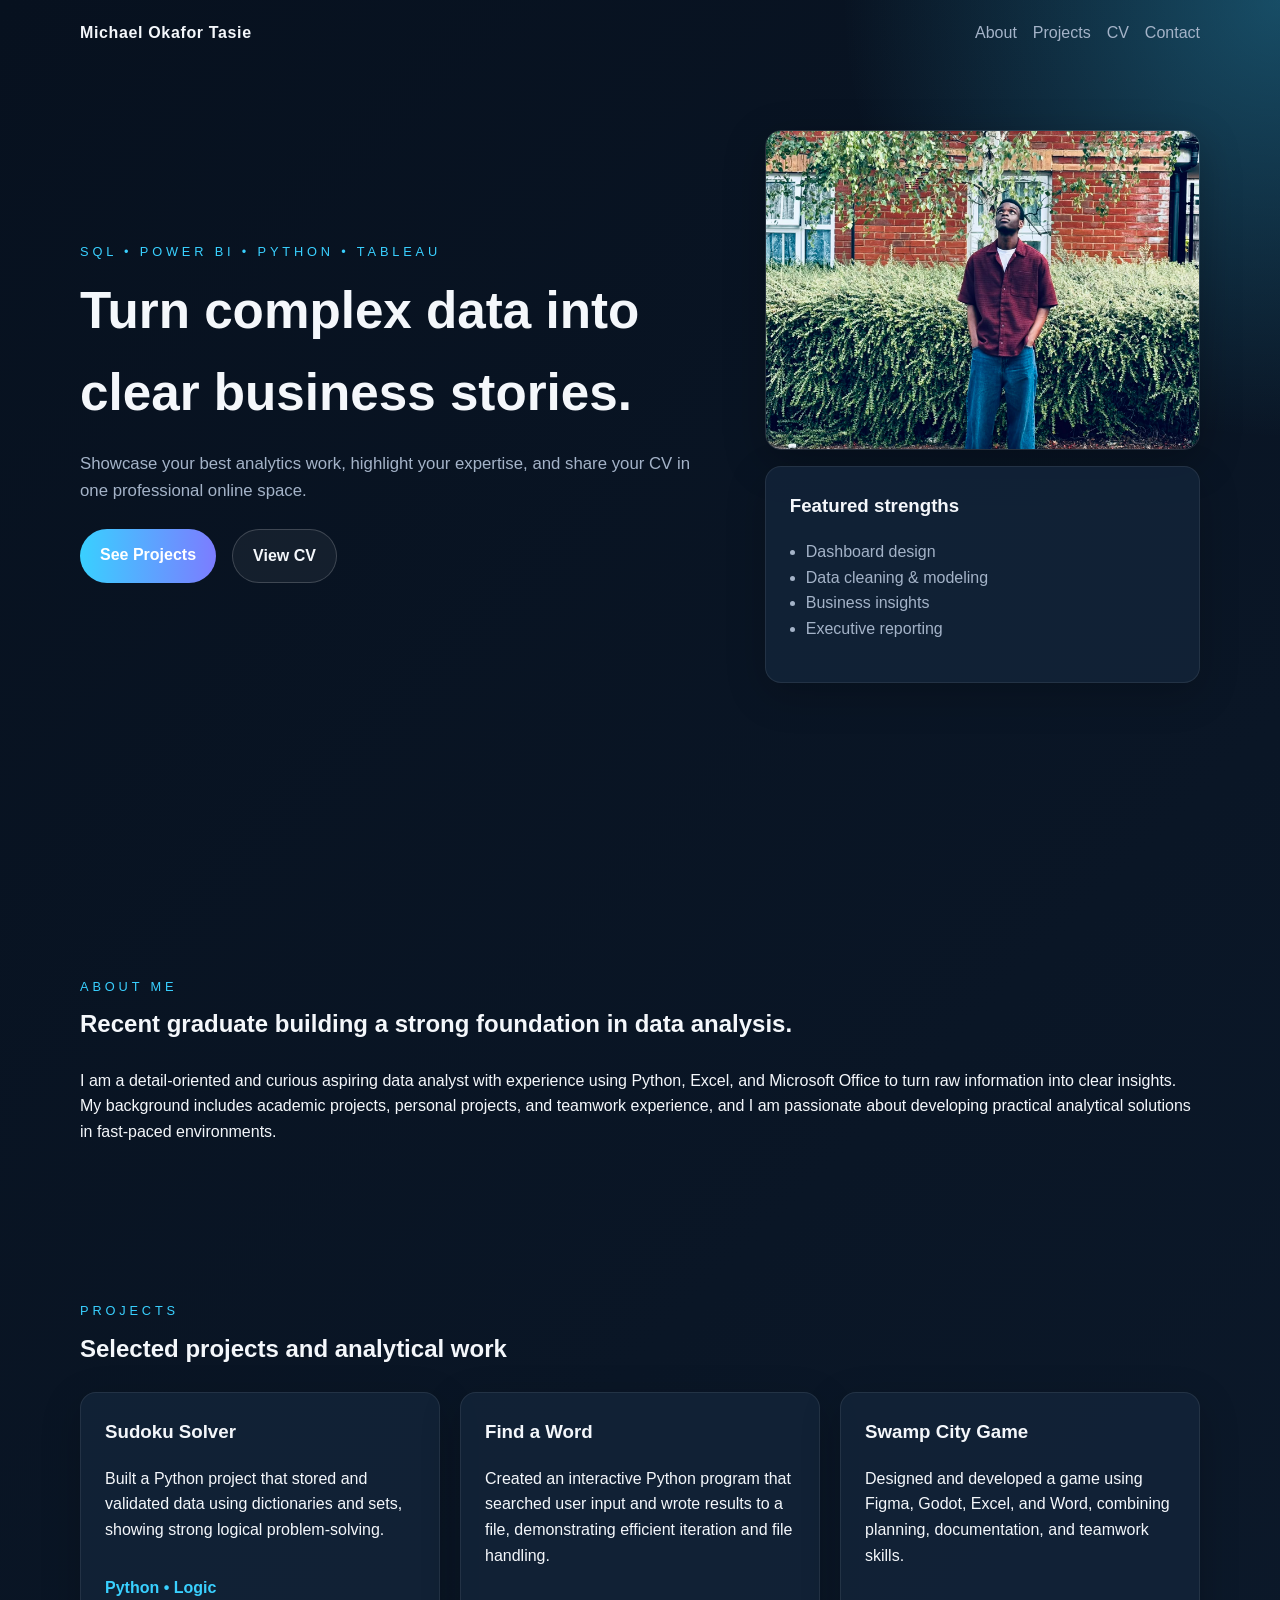
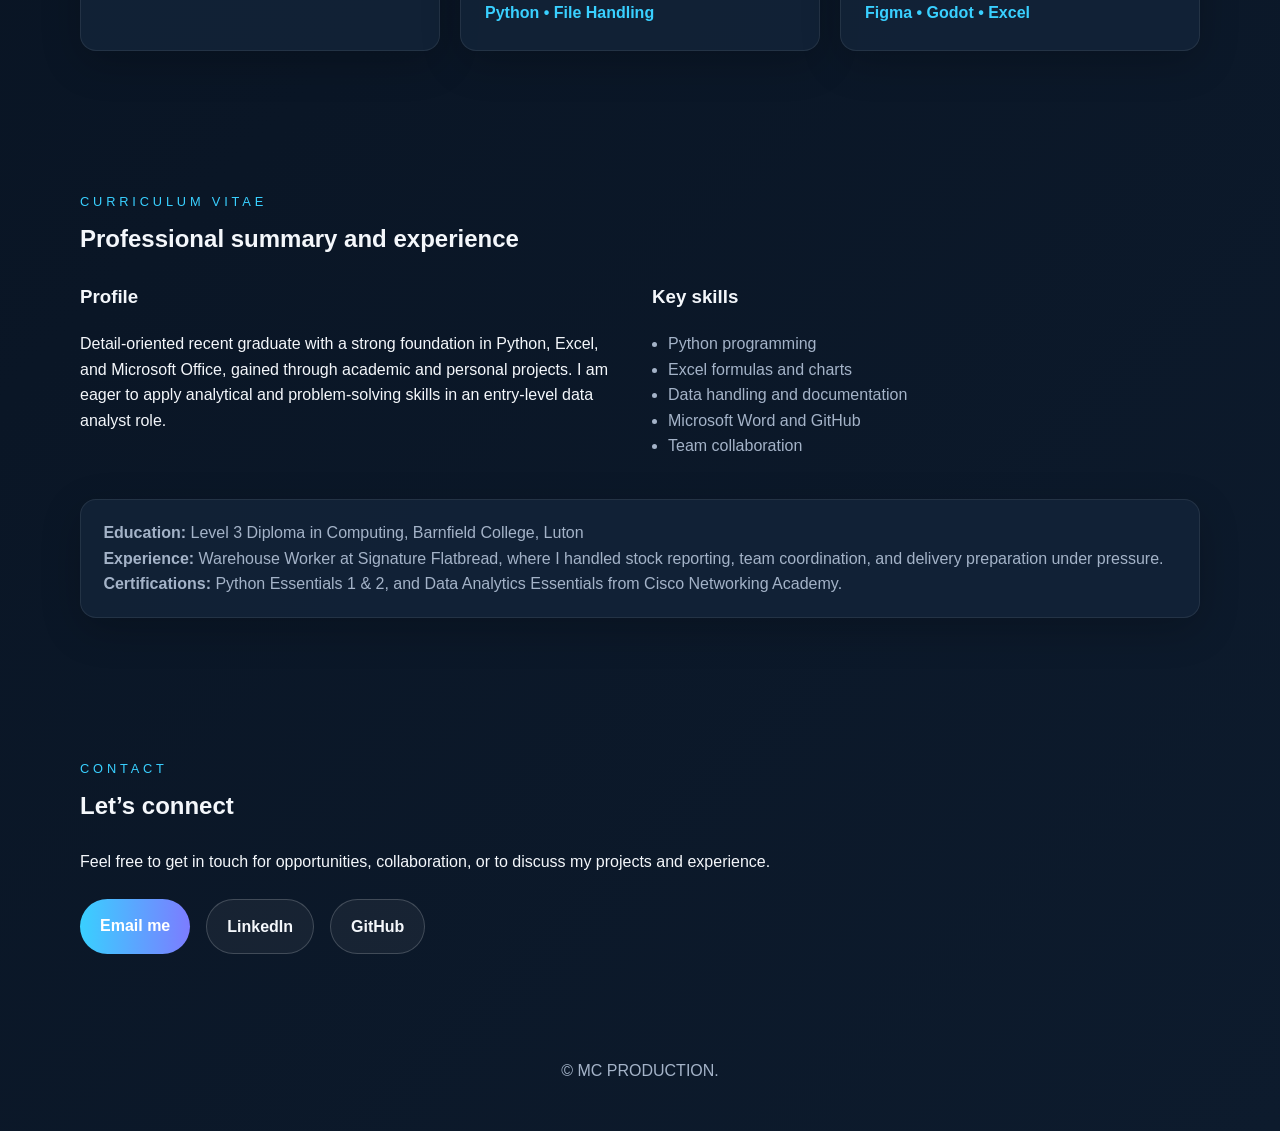
==== index.html @ 7f503a0d "Rename Home.html to index.html" ====
<!DOCTYPE html>
<html lang="en">
  <head>
    <meta charset="UTF-8" />
    <meta name="viewport" content="width=device-width, initial-scale=1.0" />
    <title>MC PRODUCTION</title>
    <meta
      name="description"
      content="A modern portfolio site for showcasing data analyst projects and your CV."
    />
    <link rel="stylesheet" href="styles.css" />
  </head>
  <body>
    <header class="hero">
      <nav class="nav container">
        <a class="brand" href="#top">Michael Okafor Tasie</a>
        <div class="nav-links">
          <a href="#about">About</a>
          <a href="#projects">Projects</a>
          <a href="#cv">CV</a>
          <a href="#contact">Contact</a>
        </div>
      </nav>

      <section class="hero-content container" id="top">
        <div>
          <p class="eyebrow">SQL • Power BI • Python • Tableau</p>
          <h1>Turn complex data into clear business stories.</h1>
          <p class="lead">
            Showcase your best analytics work, highlight your expertise, and share
            your CV in one professional online space.
          </p>
          <div class="actions">
            <a class="btn primary" href="#projects">See Projects</a>
            <a class="btn secondary" href="#cv">View CV</a>
          </div>
        </div>

        <div class="hero-visual">
          <img
            src="mybanner.jpeg"
            alt="Portrait of the data analyst"
          />
          <div class="hero-card">
            <h3>Featured strengths</h3>
            <ul>
              <li>Dashboard design</li>
              <li>Data cleaning & modeling</li>
              <li>Business insights</li>
              <li>Executive reporting</li>
            </ul>
          </div>
        </div>
      </section>
    </header>

    <main>
      <section class="section container" id="about">
        <div class="section-heading">
          <p class="eyebrow">About me</p>
          <h2>Recent graduate building a strong foundation in data analysis.</h2>
        </div>
        <p>
          I am a detail-oriented and curious aspiring data analyst with experience
          using Python, Excel, and Microsoft Office to turn raw information into
          clear insights. My background includes academic projects, personal
          projects, and teamwork experience, and I am passionate about developing
          practical analytical solutions in fast-paced environments.
        </p>
      </section>

      <section class="section container" id="projects">
        <div class="section-heading">
          <p class="eyebrow">Projects</p>
          <h2>Selected projects and analytical work</h2>
        </div>

        <div class="project-grid">
          <article class="card">
            <h3>Sudoku Solver</h3>
            <p>
              Built a Python project that stored and validated data using
              dictionaries and sets, showing strong logical problem-solving.
            </p>
            <span>Python • Logic</span>
          </article>

          <article class="card">
            <h3>Find a Word</h3>
            <p>
              Created an interactive Python program that searched user input and
              wrote results to a file, demonstrating efficient iteration and file
              handling.
            </p>
            <span>Python • File Handling</span>
          </article>

          <article class="card">
            <h3>Swamp City Game</h3>
            <p>
              Designed and developed a game using Figma, Godot, Excel, and Word,
              combining planning, documentation, and teamwork skills.
            </p>
            <span>Figma • Godot • Excel</span>
          </article>
        </div>
      </section>

      <section class="section container" id="cv">
        <div class="section-heading">
          <p class="eyebrow">Curriculum Vitae</p>
          <h2>Professional summary and experience</h2>
        </div>

        <div class="cv-layout">
          <div>
            <h3>Profile</h3>
            <p>
              Detail-oriented recent graduate with a strong foundation in Python,
              Excel, and Microsoft Office, gained through academic and personal
              projects. I am eager to apply analytical and problem-solving skills
              in an entry-level data analyst role.
            </p>
          </div>
          <div>
            <h3>Key skills</h3>
            <ul class="skills-list">
              <li>Python programming</li>
              <li>Excel formulas and charts</li>
              <li>Data handling and documentation</li>
              <li>Microsoft Word and GitHub</li>
              <li>Team collaboration</li>
            </ul>
          </div>
        </div>

        <div class="cv-note">
          <strong>Education:</strong> Level 3 Diploma in Computing, Barnfield
          College, Luton<br />
          <strong>Experience:</strong> Warehouse Worker at Signature Flatbread,
          where I handled stock reporting, team coordination, and delivery
          preparation under pressure.<br />
          <strong>Certifications:</strong> Python Essentials 1 & 2, and Data
          Analytics Essentials from Cisco Networking Academy.
        </div>
      </section>

      <section class="section container" id="contact">
        <div class="section-heading">
          <p class="eyebrow">Contact</p>
          <h2>Let’s connect</h2>
        </div>
        <p>
          Feel free to get in touch for opportunities, collaboration, or to discuss
          my projects and experience.
        </p>
        <div class="actions">
          <a class="btn primary" href="mailto:eme.okaforMichael@gmail.com">Email me</a>
          <a class="btn secondary" href="https://www.linkedin.com/in/michael-tasie" target="_blank" rel="noopener noreferrer">LinkedIn</a>
          <a class="btn secondary" href="https://github.com/gamathon340" target="_blank" rel="noopener noreferrer">GitHub</a>
        </div>
      </section>
    </main>

    <footer class="footer">
      <p>© <span id="year"></span> MC PRODUCTION.</p>
    </footer>

    <script src="script.js"></script>
  </body>
</html>
---- styles.css ----
:root {
  --bg: #07111f;
  --surface: #122338;
  --surface-2: #1f3652;
  --text: #f4f7fb;
  --muted: #a4b3c8;
  --accent: #39d0ff;
  --accent-2: #7c7cff;
}

* {
  box-sizing: border-box;
}

body {
  margin: 0;
  font-family: "Segoe UI", Tahoma, Geneva, Verdana, sans-serif;
  background: linear-gradient(135deg, var(--bg), #0d1b2d);
  color: var(--text);
  line-height: 1.6;
}

img {
  max-width: 100%;
}

.container {
  width: min(1120px, calc(100% - 2rem));
  margin: 0 auto;
}

.hero {
  min-height: 100vh;
  background: radial-gradient(circle at top right, rgba(57, 208, 255, 0.3), transparent 28%);
}

.nav {
  display: flex;
  justify-content: space-between;
  align-items: center;
  padding: 1.25rem 0;
}

.brand {
  color: var(--text);
  font-weight: 700;
  text-decoration: none;
  letter-spacing: 0.04em;
}

.nav-links {
  display: flex;
  gap: 1rem;
}

.nav-links a {
  color: var(--muted);
  text-decoration: none;
}

.nav-links a:hover {
  color: var(--text);
}

.hero-content {
  display: grid;
  grid-template-columns: 1.2fr 0.8fr;
  gap: 2rem;
  align-items: center;
  padding: 4rem 0 5rem;
}

.eyebrow {
  text-transform: uppercase;
  letter-spacing: 0.3em;
  font-size: 0.8rem;
  color: var(--accent);
  margin-bottom: 0.5rem;
}

h1,
h2,
h3 {
  margin-top: 0;
}

h1 {
  font-size: clamp(2rem, 4vw, 3.4rem);
  margin-bottom: 1rem;
}

.lead {
  font-size: 1.05rem;
  color: var(--muted);
  max-width: 640px;
}

.actions {
  display: flex;
  flex-wrap: wrap;
  gap: 1rem;
  margin-top: 1.5rem;
}

.btn {
  display: inline-block;
  padding: 0.85rem 1.25rem;
  border-radius: 999px;
  text-decoration: none;
  font-weight: 600;
}

.btn.primary {
  background: linear-gradient(90deg, var(--accent), var(--accent-2));
  color: white;
}

.btn.secondary {
  border: 1px solid rgba(255, 255, 255, 0.18);
  color: var(--text);
  background: rgba(255, 255, 255, 0.05);
}

.hero-card,
.card,
.cv-note {
  background: rgba(18, 35, 56, 0.9);
  border: 1px solid rgba(255, 255, 255, 0.08);
  border-radius: 1rem;
  box-shadow: 0 12px 40px rgba(0, 0, 0, 0.2);
}

.hero-visual {
  display: flex;
  flex-direction: column;
  gap: 1rem;
}

.hero-visual img {
  width: 100%;
  height: 320px;
  object-fit: cover;
  border-radius: 1rem;
  border: 1px solid rgba(255, 255, 255, 0.12);
  box-shadow: 0 12px 40px rgba(0, 0, 0, 0.25);
}

.hero-card {
  padding: 1.5rem;
}

.hero-card ul {
  padding-left: 1rem;
  color: var(--muted);
}

.section {
  padding: 4rem 0;
}

.section-heading {
  margin-bottom: 1.5rem;
}

.project-grid {
  display: grid;
  gap: 1.25rem;
  grid-template-columns: repeat(3, minmax(0, 1fr));
}

.card {
  padding: 1.5rem;
}

.card span {
  display: inline-block;
  margin-top: 1rem;
  color: var(--accent);
  font-weight: 600;
}

.cv-layout {
  display: grid;
  grid-template-columns: repeat(2, minmax(0, 1fr));
  gap: 1.5rem;
  margin-bottom: 1.5rem;
}

.skills-list {
  padding-left: 1rem;
  color: var(--muted);
}

.cv-note {
  padding: 1.25rem 1.4rem;
  color: var(--muted);
}

.footer {
  text-align: center;
  padding: 1.5rem 0 2rem;
  color: var(--muted);
}

@media (max-width: 800px) {
  .hero-content,
  .project-grid,
  .cv-layout {
    grid-template-columns: 1fr;
  }

  .nav {
    flex-direction: column;
    gap: 0.8rem;
  }
}
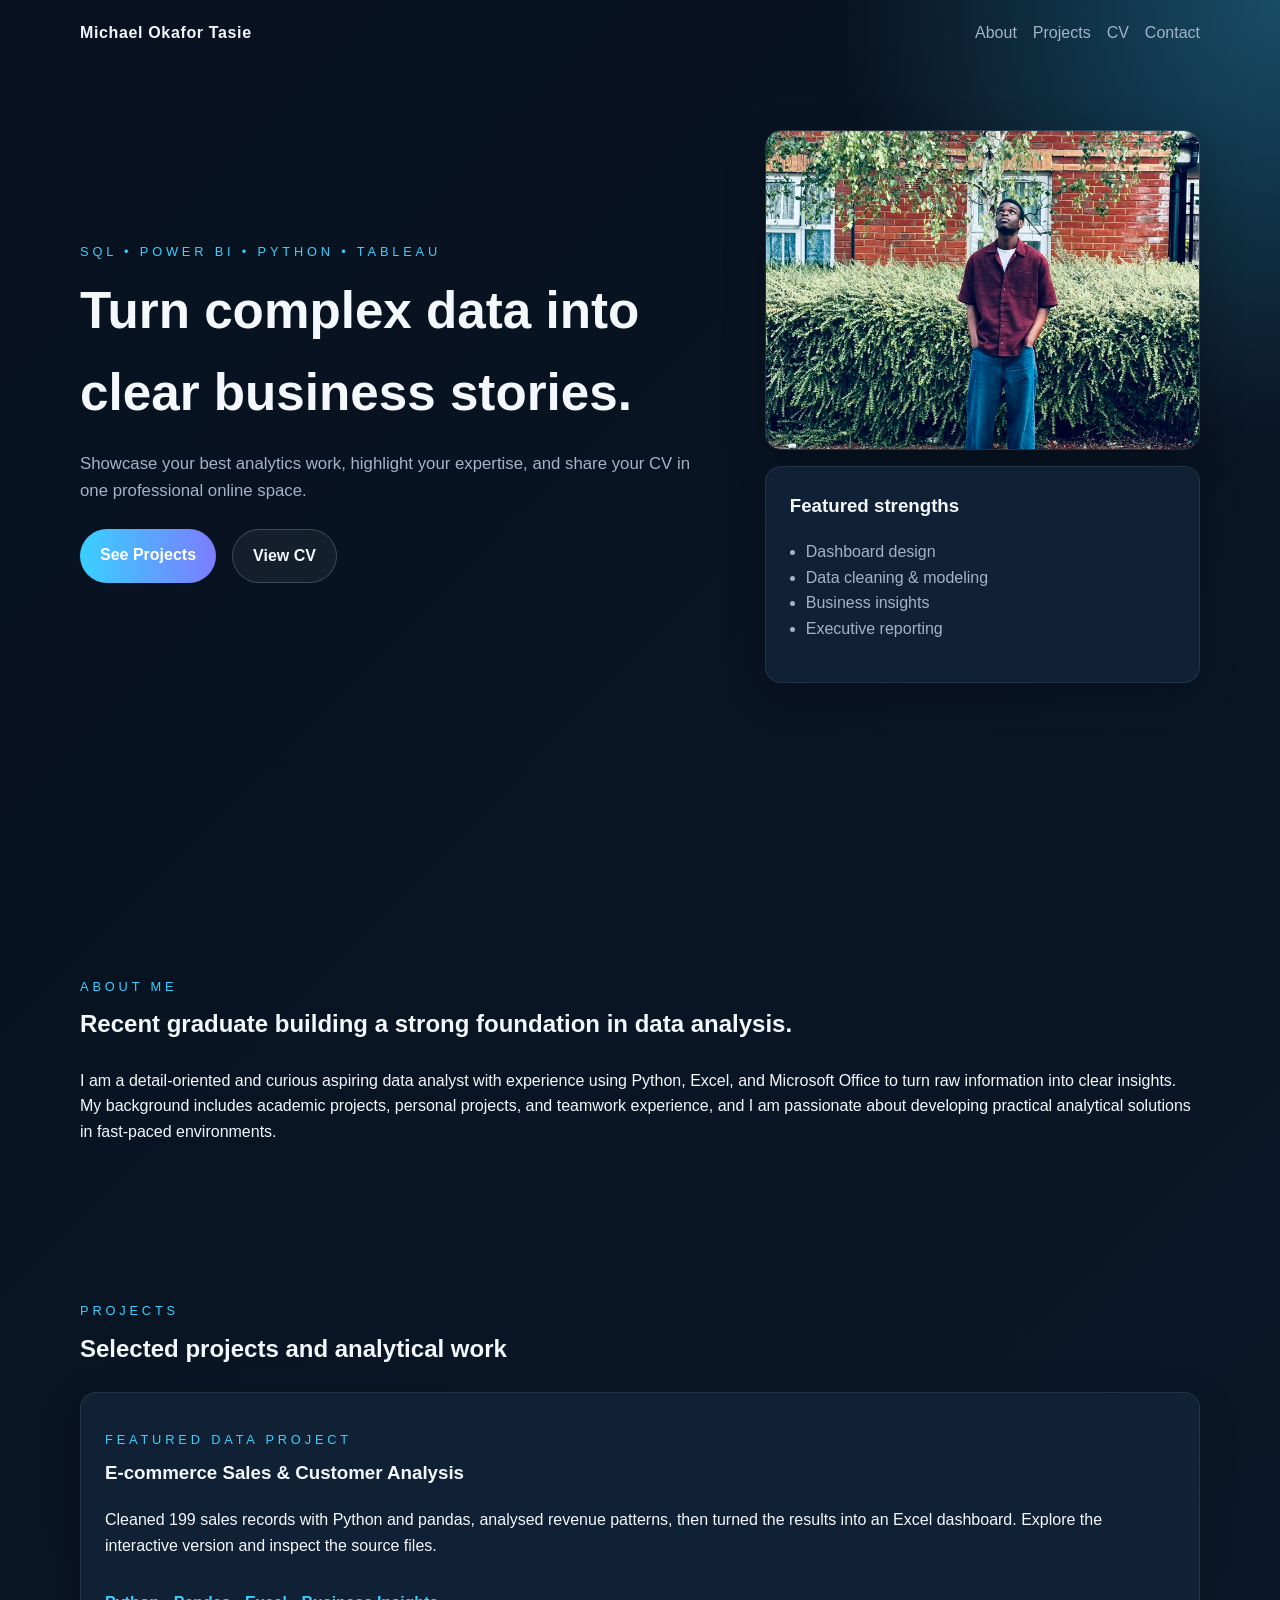
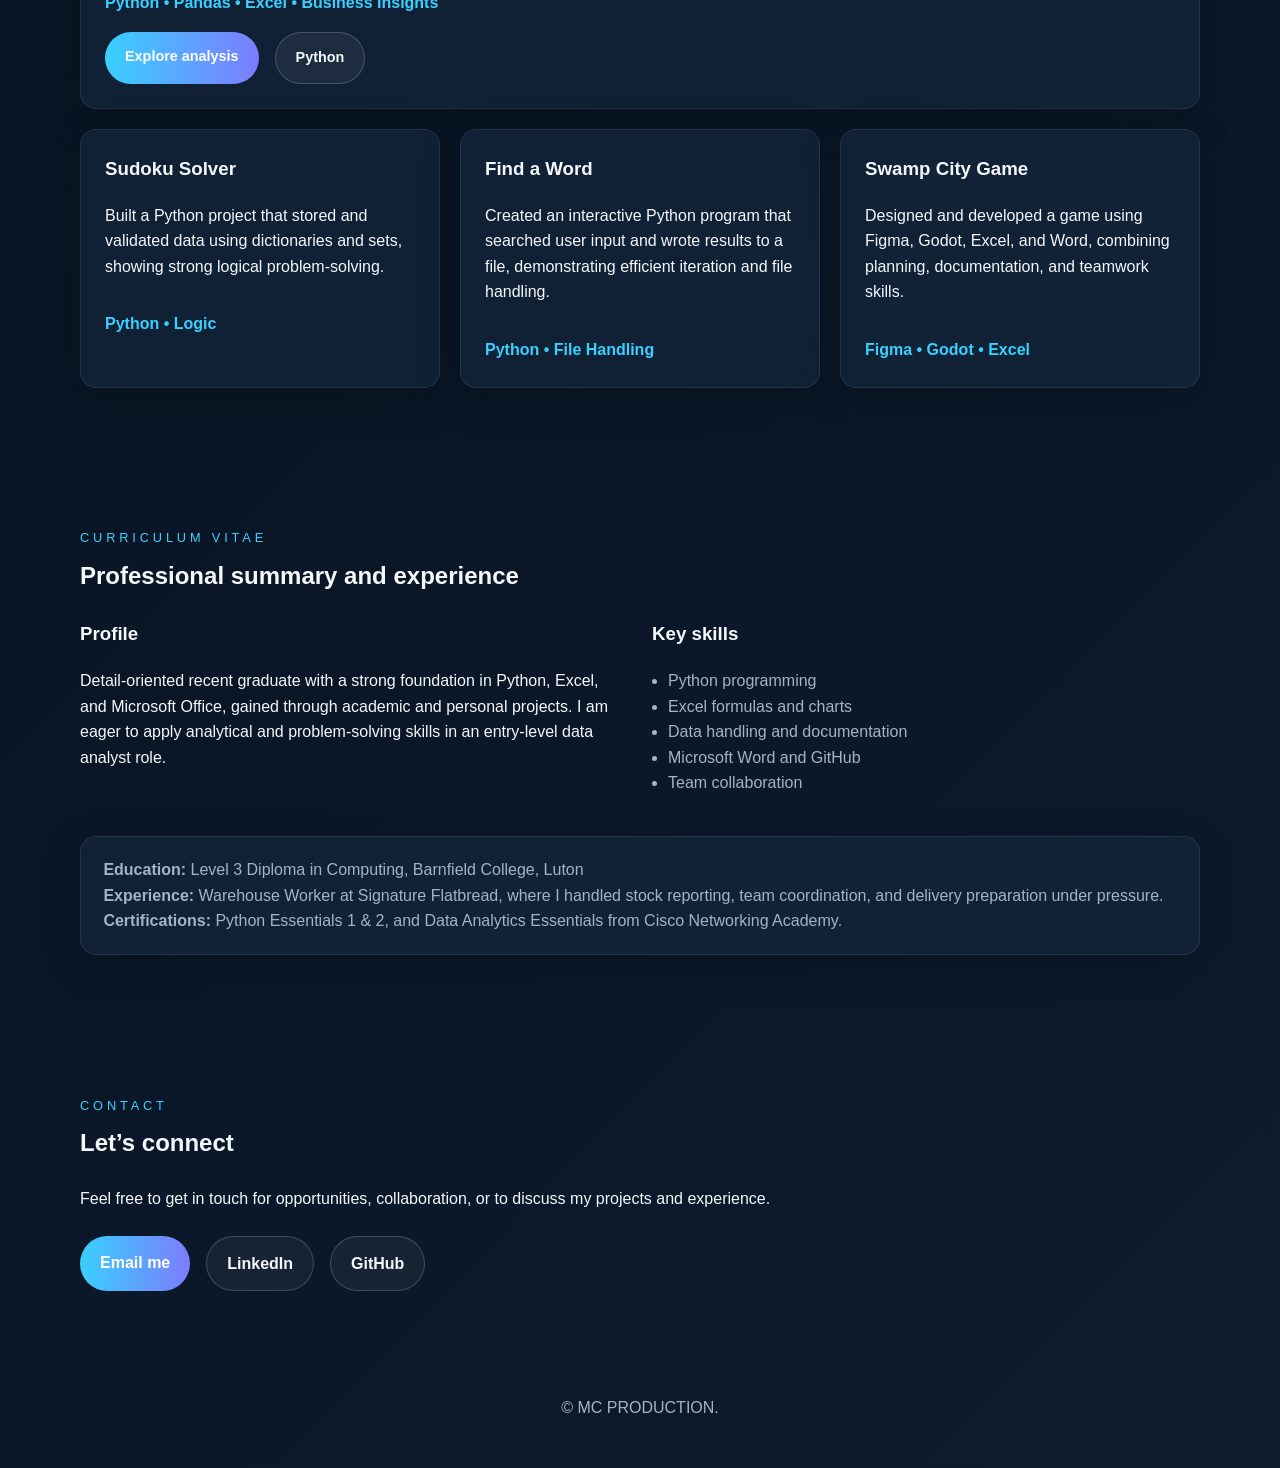
==== commit dc7594f5: "Add files via upload" ====
--- a/index.html
+++ b/index.html
@@ -1,171 +1,178 @@
-<!DOCTYPE html>
-<html lang="en">
-  <head>
-    <meta charset="UTF-8" />
-    <meta name="viewport" content="width=device-width, initial-scale=1.0" />
-    <title>MC PRODUCTION</title>
-    <meta
-      name="description"
-      content="A modern portfolio site for showcasing data analyst projects and your CV."
-    />
-    <link rel="stylesheet" href="styles.css" />
-  </head>
-  <body>
-    <header class="hero">
-      <nav class="nav container">
-        <a class="brand" href="#top">Michael Okafor Tasie</a>
-        <div class="nav-links">
-          <a href="#about">About</a>
-          <a href="#projects">Projects</a>
-          <a href="#cv">CV</a>
-          <a href="#contact">Contact</a>
-        </div>
-      </nav>
-
-      <section class="hero-content container" id="top">
-        <div>
-          <p class="eyebrow">SQL • Power BI • Python • Tableau</p>
-          <h1>Turn complex data into clear business stories.</h1>
-          <p class="lead">
-            Showcase your best analytics work, highlight your expertise, and share
-            your CV in one professional online space.
-          </p>
-          <div class="actions">
-            <a class="btn primary" href="#projects">See Projects</a>
-            <a class="btn secondary" href="#cv">View CV</a>
-          </div>
-        </div>
-
-        <div class="hero-visual">
-          <img
-            src="mybanner.jpeg"
-            alt="Portrait of the data analyst"
-          />
-          <div class="hero-card">
-            <h3>Featured strengths</h3>
-            <ul>
-              <li>Dashboard design</li>
-              <li>Data cleaning & modeling</li>
-              <li>Business insights</li>
-              <li>Executive reporting</li>
-            </ul>
-          </div>
-        </div>
-      </section>
-    </header>
-
-    <main>
-      <section class="section container" id="about">
-        <div class="section-heading">
-          <p class="eyebrow">About me</p>
-          <h2>Recent graduate building a strong foundation in data analysis.</h2>
-        </div>
-        <p>
-          I am a detail-oriented and curious aspiring data analyst with experience
-          using Python, Excel, and Microsoft Office to turn raw information into
-          clear insights. My background includes academic projects, personal
-          projects, and teamwork experience, and I am passionate about developing
-          practical analytical solutions in fast-paced environments.
-        </p>
-      </section>
-
-      <section class="section container" id="projects">
-        <div class="section-heading">
-          <p class="eyebrow">Projects</p>
-          <h2>Selected projects and analytical work</h2>
-        </div>
-
-        <div class="project-grid">
-          <article class="card">
-            <h3>Sudoku Solver</h3>
-            <p>
-              Built a Python project that stored and validated data using
-              dictionaries and sets, showing strong logical problem-solving.
-            </p>
-            <span>Python • Logic</span>
-          </article>
-
-          <article class="card">
-            <h3>Find a Word</h3>
-            <p>
-              Created an interactive Python program that searched user input and
-              wrote results to a file, demonstrating efficient iteration and file
-              handling.
-            </p>
-            <span>Python • File Handling</span>
-          </article>
-
-          <article class="card">
-            <h3>Swamp City Game</h3>
-            <p>
-              Designed and developed a game using Figma, Godot, Excel, and Word,
-              combining planning, documentation, and teamwork skills.
-            </p>
-            <span>Figma • Godot • Excel</span>
-          </article>
-        </div>
-      </section>
-
-      <section class="section container" id="cv">
-        <div class="section-heading">
-          <p class="eyebrow">Curriculum Vitae</p>
-          <h2>Professional summary and experience</h2>
-        </div>
-
-        <div class="cv-layout">
-          <div>
-            <h3>Profile</h3>
-            <p>
-              Detail-oriented recent graduate with a strong foundation in Python,
-              Excel, and Microsoft Office, gained through academic and personal
-              projects. I am eager to apply analytical and problem-solving skills
-              in an entry-level data analyst role.
-            </p>
-          </div>
-          <div>
-            <h3>Key skills</h3>
-            <ul class="skills-list">
-              <li>Python programming</li>
-              <li>Excel formulas and charts</li>
-              <li>Data handling and documentation</li>
-              <li>Microsoft Word and GitHub</li>
-              <li>Team collaboration</li>
-            </ul>
-          </div>
-        </div>
-
-        <div class="cv-note">
-          <strong>Education:</strong> Level 3 Diploma in Computing, Barnfield
-          College, Luton<br />
-          <strong>Experience:</strong> Warehouse Worker at Signature Flatbread,
-          where I handled stock reporting, team coordination, and delivery
-          preparation under pressure.<br />
-          <strong>Certifications:</strong> Python Essentials 1 & 2, and Data
-          Analytics Essentials from Cisco Networking Academy.
-        </div>
-      </section>
-
-      <section class="section container" id="contact">
-        <div class="section-heading">
-          <p class="eyebrow">Contact</p>
-          <h2>Let’s connect</h2>
-        </div>
-        <p>
-          Feel free to get in touch for opportunities, collaboration, or to discuss
-          my projects and experience.
-        </p>
-        <div class="actions">
-          <a class="btn primary" href="mailto:eme.okaforMichael@gmail.com">Email me</a>
-          <a class="btn secondary" href="https://www.linkedin.com/in/michael-tasie" target="_blank" rel="noopener noreferrer">LinkedIn</a>
-          <a class="btn secondary" href="https://github.com/gamathon340" target="_blank" rel="noopener noreferrer">GitHub</a>
-        </div>
-      </section>
-    </main>
-
-    <footer class="footer">
-      <p>© <span id="year"></span> MC PRODUCTION.</p>
-    </footer>
-
-    <script src="script.js"></script>
-  </body>
-</html>
+<!DOCTYPE html>
+<html lang="en">
+  <head>
+    <meta charset="UTF-8" />
+    <meta name="viewport" content="width=device-width, initial-scale=1.0" />
+    <title>MC PRODUCTION</title>
+    <meta
+      name="description"
+      content="A modern portfolio site for showcasing data analyst projects and your CV."
+    />
+    <link rel="stylesheet" href="styles.css" />
+  </head>
+  <body>
+    <header class="hero">
+      <nav class="nav container">
+        <a class="brand" href="#top">Michael Okafor Tasie</a>
+        <div class="nav-links">
+          <a href="#about">About</a>
+          <a href="#projects">Projects</a>
+          <a href="#cv">CV</a>
+          <a href="#contact">Contact</a>
+        </div>
+      </nav>
+
+      <section class="hero-content container" id="top">
+        <div>
+          <p class="eyebrow">SQL • Power BI • Python • Tableau</p>
+          <h1>Turn complex data into clear business stories.</h1>
+          <p class="lead">
+            Showcase your best analytics work, highlight your expertise, and share
+            your CV in one professional online space.
+          </p>
+          <div class="actions">
+            <a class="btn primary" href="#projects">See Projects</a>
+            <a class="btn secondary" href="#cv">View CV</a>
+          </div>
+        </div>
+
+        <div class="hero-visual">
+          <img
+            src="mybanner.jpeg"
+            alt="Portrait of the data analyst"
+          />
+          <div class="hero-card">
+            <h3>Featured strengths</h3>
+            <ul>
+              <li>Dashboard design</li>
+              <li>Data cleaning & modeling</li>
+              <li>Business insights</li>
+              <li>Executive reporting</li>
+            </ul>
+          </div>
+        </div>
+      </section>
+    </header>
+
+    <main>
+      <section class="section container" id="about">
+        <div class="section-heading">
+          <p class="eyebrow">About me</p>
+          <h2>Recent graduate building a strong foundation in data analysis.</h2>
+        </div>
+        <p>
+          I am a detail-oriented and curious aspiring data analyst with experience
+          using Python, Excel, and Microsoft Office to turn raw information into
+          clear insights. My background includes academic projects, personal
+          projects, and teamwork experience, and I am passionate about developing
+          practical analytical solutions in fast-paced environments.
+        </p>
+      </section>
+
+      <section class="section container" id="projects">
+        <div class="section-heading">
+          <p class="eyebrow">Projects</p>
+          <h2>Selected projects and analytical work</h2>
+        </div>
+
+        <div class="project-grid">
+          <article class="card featured-project">
+            <p class="eyebrow">Featured data project</p>
+            <h3>E-commerce Sales & Customer Analysis</h3>
+            <p>Cleaned 199 sales records with Python and pandas, analysed revenue patterns, then turned the results into an Excel dashboard. Explore the interactive version and inspect the source files.</p>
+            <span>Python • Pandas • Excel • Business Insights</span>
+            <div class="actions"><a class="btn primary" href="projects/ecommerce-sales-analysis/">Explore analysis</a><a class="btn secondary" href="projects/ecommerce-sales-analysis/analysis.py" download>Python</a></div>
+          </article>
+          <article class="card">
+            <h3>Sudoku Solver</h3>
+            <p>
+              Built a Python project that stored and validated data using
+              dictionaries and sets, showing strong logical problem-solving.
+            </p>
+            <span>Python • Logic</span>
+          </article>
+
+          <article class="card">
+            <h3>Find a Word</h3>
+            <p>
+              Created an interactive Python program that searched user input and
+              wrote results to a file, demonstrating efficient iteration and file
+              handling.
+            </p>
+            <span>Python • File Handling</span>
+          </article>
+
+          <article class="card">
+            <h3>Swamp City Game</h3>
+            <p>
+              Designed and developed a game using Figma, Godot, Excel, and Word,
+              combining planning, documentation, and teamwork skills.
+            </p>
+            <span>Figma • Godot • Excel</span>
+          </article>
+        </div>
+      </section>
+
+      <section class="section container" id="cv">
+        <div class="section-heading">
+          <p class="eyebrow">Curriculum Vitae</p>
+          <h2>Professional summary and experience</h2>
+        </div>
+
+        <div class="cv-layout">
+          <div>
+            <h3>Profile</h3>
+            <p>
+              Detail-oriented recent graduate with a strong foundation in Python,
+              Excel, and Microsoft Office, gained through academic and personal
+              projects. I am eager to apply analytical and problem-solving skills
+              in an entry-level data analyst role.
+            </p>
+          </div>
+          <div>
+            <h3>Key skills</h3>
+            <ul class="skills-list">
+              <li>Python programming</li>
+              <li>Excel formulas and charts</li>
+              <li>Data handling and documentation</li>
+              <li>Microsoft Word and GitHub</li>
+              <li>Team collaboration</li>
+            </ul>
+          </div>
+        </div>
+
+        <div class="cv-note">
+          <strong>Education:</strong> Level 3 Diploma in Computing, Barnfield
+          College, Luton<br />
+          <strong>Experience:</strong> Warehouse Worker at Signature Flatbread,
+          where I handled stock reporting, team coordination, and delivery
+          preparation under pressure.<br />
+          <strong>Certifications:</strong> Python Essentials 1 & 2, and Data
+          Analytics Essentials from Cisco Networking Academy.
+        </div>
+      </section>
+
+      <section class="section container" id="contact">
+        <div class="section-heading">
+          <p class="eyebrow">Contact</p>
+          <h2>Let’s connect</h2>
+        </div>
+        <p>
+          Feel free to get in touch for opportunities, collaboration, or to discuss
+          my projects and experience.
+        </p>
+        <div class="actions">
+          <a class="btn primary" href="mailto:eme.okaforMichael@gmail.com">Email me</a>
+          <a class="btn secondary" href="https://www.linkedin.com/in/michael-tasie" target="_blank" rel="noopener noreferrer">LinkedIn</a>
+          <a class="btn secondary" href="https://github.com/gamathon340" target="_blank" rel="noopener noreferrer">GitHub</a>
+        </div>
+      </section>
+    </main>
+
+    <footer class="footer">
+      <p>© <span id="year"></span> MC PRODUCTION.</p>
+    </footer>
+
+    <script src="script.js"></script>
+  </body>
+</html>
--- a/styles.css
+++ b/styles.css
@@ -1,216 +1,225 @@
-:root {
-  --bg: #07111f;
-  --surface: #122338;
-  --surface-2: #1f3652;
-  --text: #f4f7fb;
-  --muted: #a4b3c8;
-  --accent: #39d0ff;
-  --accent-2: #7c7cff;
-}
-
-* {
-  box-sizing: border-box;
-}
-
-body {
-  margin: 0;
-  font-family: "Segoe UI", Tahoma, Geneva, Verdana, sans-serif;
-  background: linear-gradient(135deg, var(--bg), #0d1b2d);
-  color: var(--text);
-  line-height: 1.6;
-}
-
-img {
-  max-width: 100%;
-}
-
-.container {
-  width: min(1120px, calc(100% - 2rem));
-  margin: 0 auto;
-}
-
-.hero {
-  min-height: 100vh;
-  background: radial-gradient(circle at top right, rgba(57, 208, 255, 0.3), transparent 28%);
-}
-
-.nav {
-  display: flex;
-  justify-content: space-between;
-  align-items: center;
-  padding: 1.25rem 0;
-}
-
-.brand {
-  color: var(--text);
-  font-weight: 700;
-  text-decoration: none;
-  letter-spacing: 0.04em;
-}
-
-.nav-links {
-  display: flex;
-  gap: 1rem;
-}
-
-.nav-links a {
-  color: var(--muted);
-  text-decoration: none;
-}
-
-.nav-links a:hover {
-  color: var(--text);
-}
-
-.hero-content {
-  display: grid;
-  grid-template-columns: 1.2fr 0.8fr;
-  gap: 2rem;
-  align-items: center;
-  padding: 4rem 0 5rem;
-}
-
-.eyebrow {
-  text-transform: uppercase;
-  letter-spacing: 0.3em;
-  font-size: 0.8rem;
-  color: var(--accent);
-  margin-bottom: 0.5rem;
-}
-
-h1,
-h2,
-h3 {
-  margin-top: 0;
-}
-
-h1 {
-  font-size: clamp(2rem, 4vw, 3.4rem);
-  margin-bottom: 1rem;
-}
-
-.lead {
-  font-size: 1.05rem;
-  color: var(--muted);
-  max-width: 640px;
-}
-
-.actions {
-  display: flex;
-  flex-wrap: wrap;
-  gap: 1rem;
-  margin-top: 1.5rem;
-}
-
-.btn {
-  display: inline-block;
-  padding: 0.85rem 1.25rem;
-  border-radius: 999px;
-  text-decoration: none;
-  font-weight: 600;
-}
-
-.btn.primary {
-  background: linear-gradient(90deg, var(--accent), var(--accent-2));
-  color: white;
-}
-
-.btn.secondary {
-  border: 1px solid rgba(255, 255, 255, 0.18);
-  color: var(--text);
-  background: rgba(255, 255, 255, 0.05);
-}
-
-.hero-card,
-.card,
-.cv-note {
-  background: rgba(18, 35, 56, 0.9);
-  border: 1px solid rgba(255, 255, 255, 0.08);
-  border-radius: 1rem;
-  box-shadow: 0 12px 40px rgba(0, 0, 0, 0.2);
-}
-
-.hero-visual {
-  display: flex;
-  flex-direction: column;
-  gap: 1rem;
-}
-
-.hero-visual img {
-  width: 100%;
-  height: 320px;
-  object-fit: cover;
-  border-radius: 1rem;
-  border: 1px solid rgba(255, 255, 255, 0.12);
-  box-shadow: 0 12px 40px rgba(0, 0, 0, 0.25);
-}
-
-.hero-card {
-  padding: 1.5rem;
-}
-
-.hero-card ul {
-  padding-left: 1rem;
-  color: var(--muted);
-}
-
-.section {
-  padding: 4rem 0;
-}
-
-.section-heading {
-  margin-bottom: 1.5rem;
-}
-
-.project-grid {
-  display: grid;
-  gap: 1.25rem;
-  grid-template-columns: repeat(3, minmax(0, 1fr));
-}
-
-.card {
-  padding: 1.5rem;
-}
-
-.card span {
-  display: inline-block;
-  margin-top: 1rem;
-  color: var(--accent);
-  font-weight: 600;
-}
-
-.cv-layout {
-  display: grid;
-  grid-template-columns: repeat(2, minmax(0, 1fr));
-  gap: 1.5rem;
-  margin-bottom: 1.5rem;
-}
-
-.skills-list {
-  padding-left: 1rem;
-  color: var(--muted);
-}
-
-.cv-note {
-  padding: 1.25rem 1.4rem;
-  color: var(--muted);
-}
-
-.footer {
-  text-align: center;
-  padding: 1.5rem 0 2rem;
-  color: var(--muted);
-}
-
-@media (max-width: 800px) {
-  .hero-content,
-  .project-grid,
-  .cv-layout {
-    grid-template-columns: 1fr;
-  }
-
-  .nav {
-    flex-direction: column;
-    gap: 0.8rem;
-  }
-}
+:root {
+  --bg: #07111f;
+  --surface: #122338;
+  --surface-2: #1f3652;
+  --text: #f4f7fb;
+  --muted: #a4b3c8;
+  --accent: #39d0ff;
+  --accent-2: #7c7cff;
+}
+
+* {
+  box-sizing: border-box;
+}
+
+body {
+  margin: 0;
+  font-family: "Segoe UI", Tahoma, Geneva, Verdana, sans-serif;
+  background: linear-gradient(135deg, var(--bg), #0d1b2d);
+  color: var(--text);
+  line-height: 1.6;
+}
+
+img {
+  max-width: 100%;
+}
+
+.container {
+  width: min(1120px, calc(100% - 2rem));
+  margin: 0 auto;
+}
+
+.hero {
+  min-height: 100vh;
+  background: radial-gradient(circle at top right, rgba(57, 208, 255, 0.3), transparent 28%);
+}
+
+.nav {
+  display: flex;
+  justify-content: space-between;
+  align-items: center;
+  padding: 1.25rem 0;
+}
+
+.brand {
+  color: var(--text);
+  font-weight: 700;
+  text-decoration: none;
+  letter-spacing: 0.04em;
+}
+
+.nav-links {
+  display: flex;
+  gap: 1rem;
+}
+
+.nav-links a {
+  color: var(--muted);
+  text-decoration: none;
+}
+
+.nav-links a:hover {
+  color: var(--text);
+}
+
+.hero-content {
+  display: grid;
+  grid-template-columns: 1.2fr 0.8fr;
+  gap: 2rem;
+  align-items: center;
+  padding: 4rem 0 5rem;
+}
+
+.eyebrow {
+  text-transform: uppercase;
+  letter-spacing: 0.3em;
+  font-size: 0.8rem;
+  color: var(--accent);
+  margin-bottom: 0.5rem;
+}
+
+h1,
+h2,
+h3 {
+  margin-top: 0;
+}
+
+h1 {
+  font-size: clamp(2rem, 4vw, 3.4rem);
+  margin-bottom: 1rem;
+}
+
+.lead {
+  font-size: 1.05rem;
+  color: var(--muted);
+  max-width: 640px;
+}
+
+.actions {
+  display: flex;
+  flex-wrap: wrap;
+  gap: 1rem;
+  margin-top: 1.5rem;
+}
+
+.btn {
+  display: inline-block;
+  padding: 0.85rem 1.25rem;
+  border-radius: 999px;
+  text-decoration: none;
+  font-weight: 600;
+}
+
+.btn.primary {
+  background: linear-gradient(90deg, var(--accent), var(--accent-2));
+  color: white;
+}
+
+.btn.secondary {
+  border: 1px solid rgba(255, 255, 255, 0.18);
+  color: var(--text);
+  background: rgba(255, 255, 255, 0.05);
+}
+
+.hero-card,
+.card,
+.cv-note {
+  background: rgba(18, 35, 56, 0.9);
+  border: 1px solid rgba(255, 255, 255, 0.08);
+  border-radius: 1rem;
+  box-shadow: 0 12px 40px rgba(0, 0, 0, 0.2);
+}
+
+.hero-visual {
+  display: flex;
+  flex-direction: column;
+  gap: 1rem;
+}
+
+.hero-visual img {
+  width: 100%;
+  height: 320px;
+  object-fit: cover;
+  border-radius: 1rem;
+  border: 1px solid rgba(255, 255, 255, 0.12);
+  box-shadow: 0 12px 40px rgba(0, 0, 0, 0.25);
+}
+
+.hero-card {
+  padding: 1.5rem;
+}
+
+.hero-card ul {
+  padding-left: 1rem;
+  color: var(--muted);
+}
+
+.section {
+  padding: 4rem 0;
+}
+
+.section-heading {
+  margin-bottom: 1.5rem;
+}
+
+.project-grid {
+  display: grid;
+  gap: 1.25rem;
+  grid-template-columns: repeat(3, minmax(0, 1fr));
+}
+
+.card {
+  padding: 1.5rem;
+}
+
+.card span {
+  display: inline-block;
+  margin-top: 1rem;
+  color: var(--accent);
+  font-weight: 600;
+}
+
+.cv-layout {
+  display: grid;
+  grid-template-columns: repeat(2, minmax(0, 1fr));
+  gap: 1.5rem;
+  margin-bottom: 1.5rem;
+}
+
+.skills-list {
+  padding-left: 1rem;
+  color: var(--muted);
+}
+
+.cv-note {
+  padding: 1.25rem 1.4rem;
+  color: var(--muted);
+}
+
+.footer {
+  text-align: center;
+  padding: 1.5rem 0 2rem;
+  color: var(--muted);
+}
+
+@media (max-width: 800px) {
+  .hero-content,
+  .project-grid,
+  .cv-layout {
+    grid-template-columns: 1fr;
+  }
+
+  .nav {
+    flex-direction: column;
+    gap: 0.8rem;
+  }
+}
+
+.muted{color:var(--muted)}
+.project-hero{padding:1.5rem 0 4rem;background:radial-gradient(circle at 80% 10%,rgba(124,124,255,.28),transparent 30%)}
+.back{color:var(--muted);text-decoration:none;display:inline-block;margin-bottom:2rem}.back:hover{color:var(--text)}
+.filters{display:flex;flex-wrap:wrap;gap:1rem;align-items:end;background:rgba(18,35,56,.72);padding:1rem;border:1px solid rgba(255,255,255,.08);border-radius:1rem;margin-bottom:1.25rem}.filters label{display:grid;gap:.35rem;color:var(--muted);font-size:.9rem;min-width:180px}.filters select{background:#0d1b2d;color:var(--text);border:1px solid rgba(255,255,255,.16);padding:.7rem;border-radius:.6rem}.kpis{display:grid;grid-template-columns:repeat(4,1fr);gap:1rem;margin-bottom:1.25rem}.metric{padding:1.2rem;background:linear-gradient(145deg,rgba(18,35,56,.96),rgba(31,54,82,.75));border:1px solid rgba(255,255,255,.08);border-radius:1rem}.metric span{display:block;color:var(--muted);font-size:.85rem}.metric strong{font-size:1.7rem;display:block;margin-top:.35rem}.chart-grid{display:grid;grid-template-columns:repeat(2,minmax(0,1fr));gap:1.25rem}.chart-card,.insight-grid article,.steps article{background:rgba(18,35,56,.9);border:1px solid rgba(255,255,255,.08);border-radius:1rem;padding:1.25rem}.chart{min-height:260px;padding-top:.5rem}.bar-row{display:grid;grid-template-columns:minmax(90px,1fr) 2fr auto;gap:.6rem;align-items:center;margin:.62rem 0;font-size:.78rem}.bar-row>span{overflow:hidden;text-overflow:ellipsis;white-space:nowrap;color:var(--muted)}.bar-row>div{height:9px;background:rgba(255,255,255,.08);border-radius:99px;overflow:hidden}.bar-row i{display:block;height:100%;background:linear-gradient(90deg,var(--accent),var(--accent-2));border-radius:inherit}.bar-row b{font-size:.75rem}.scatter svg{width:100%;height:260px}.scatter line{stroke:rgba(255,255,255,.2)}.scatter text{fill:var(--muted);font-size:11px}.scatter circle{fill:var(--accent);opacity:.72}.chart-note{color:var(--muted);font-size:.85rem}.steps,.insight-grid{display:grid;grid-template-columns:repeat(3,1fr);gap:1rem}.steps article b{color:var(--accent);font-size:1.4rem}.insight-grid{grid-template-columns:repeat(2,1fr)}.downloads{padding-bottom:5rem}
+@media(max-width:800px){.kpis,.chart-grid,.steps,.insight-grid{grid-template-columns:1fr 1fr}.filters label{min-width:140px}.bar-row{grid-template-columns:90px 1fr auto}}
+@media(max-width:520px){.kpis,.chart-grid,.steps,.insight-grid{grid-template-columns:1fr}.filters{align-items:stretch}.filters label{min-width:100%}.filters .btn{width:100%}.metric strong{font-size:1.45rem}}
+
+.featured-project{grid-column:1/-1}.featured-project .actions{margin-top:1rem}.featured-project .btn{font-size:.9rem}
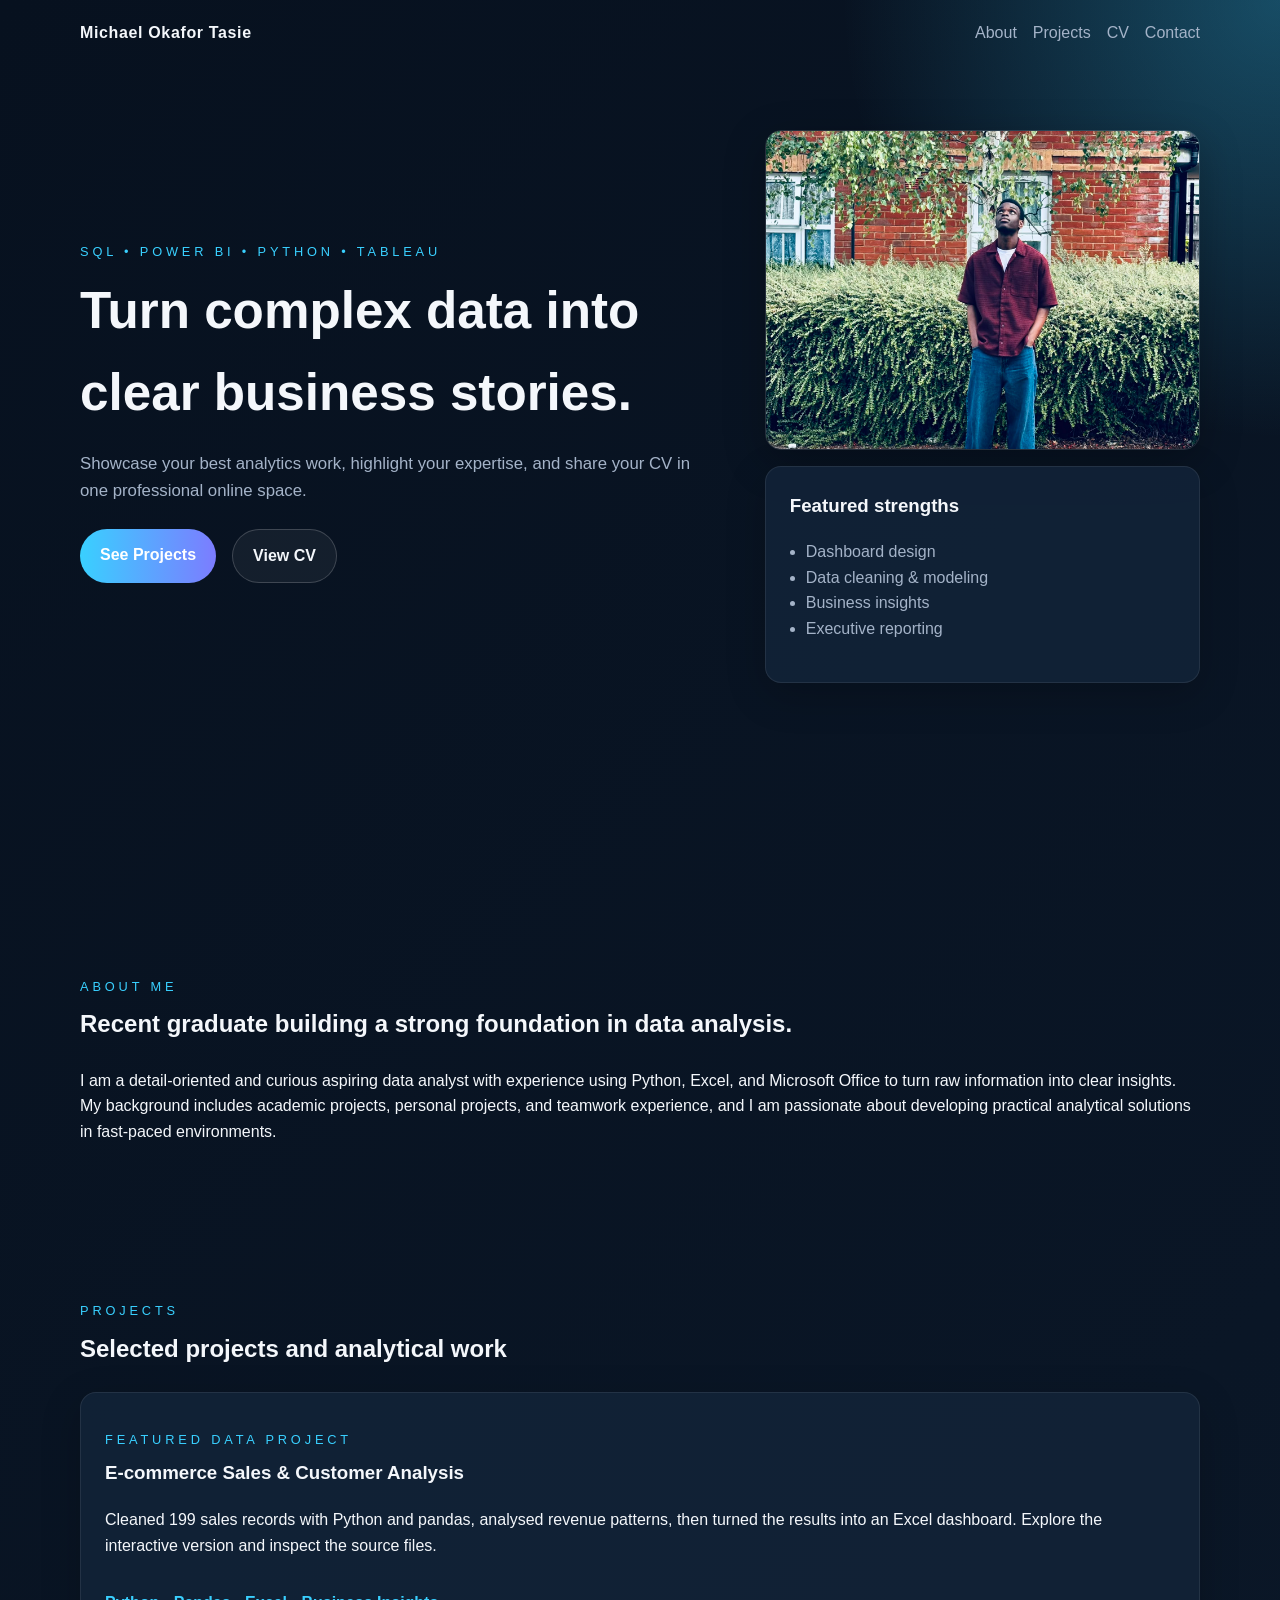
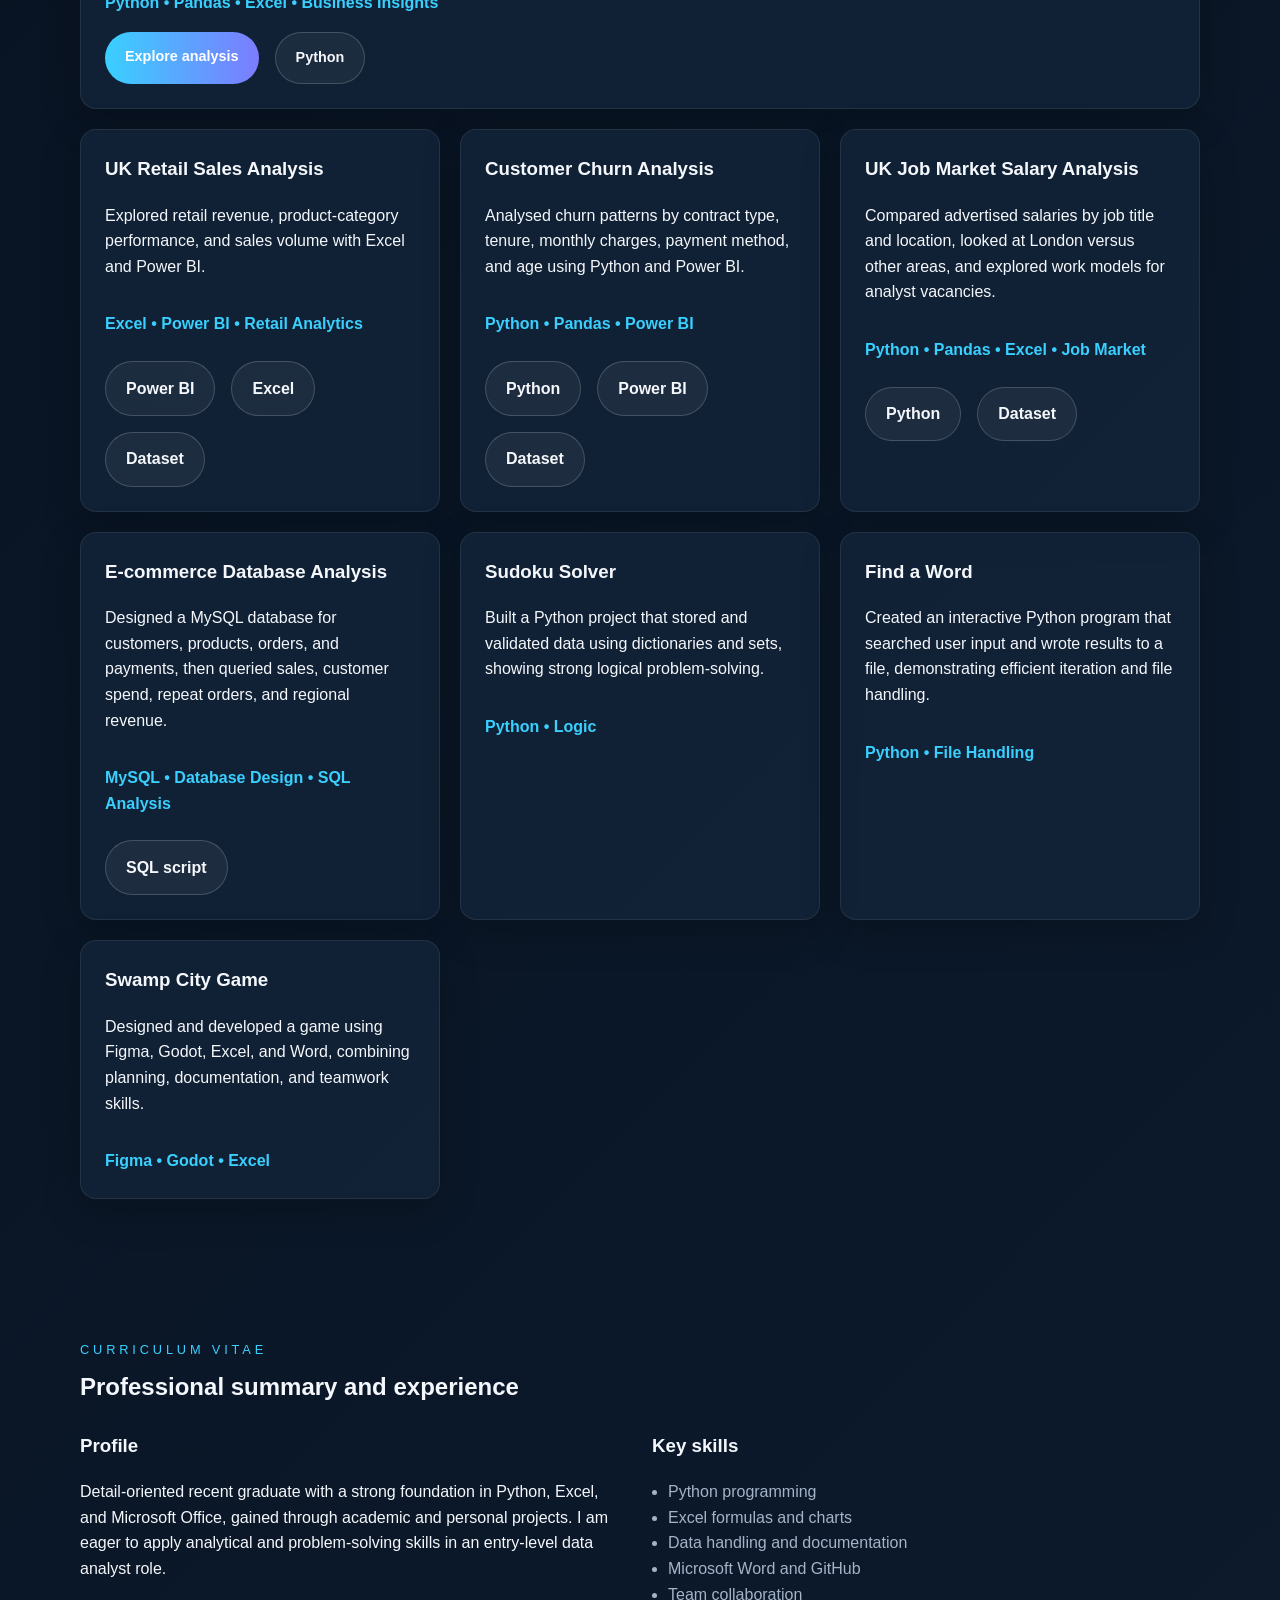
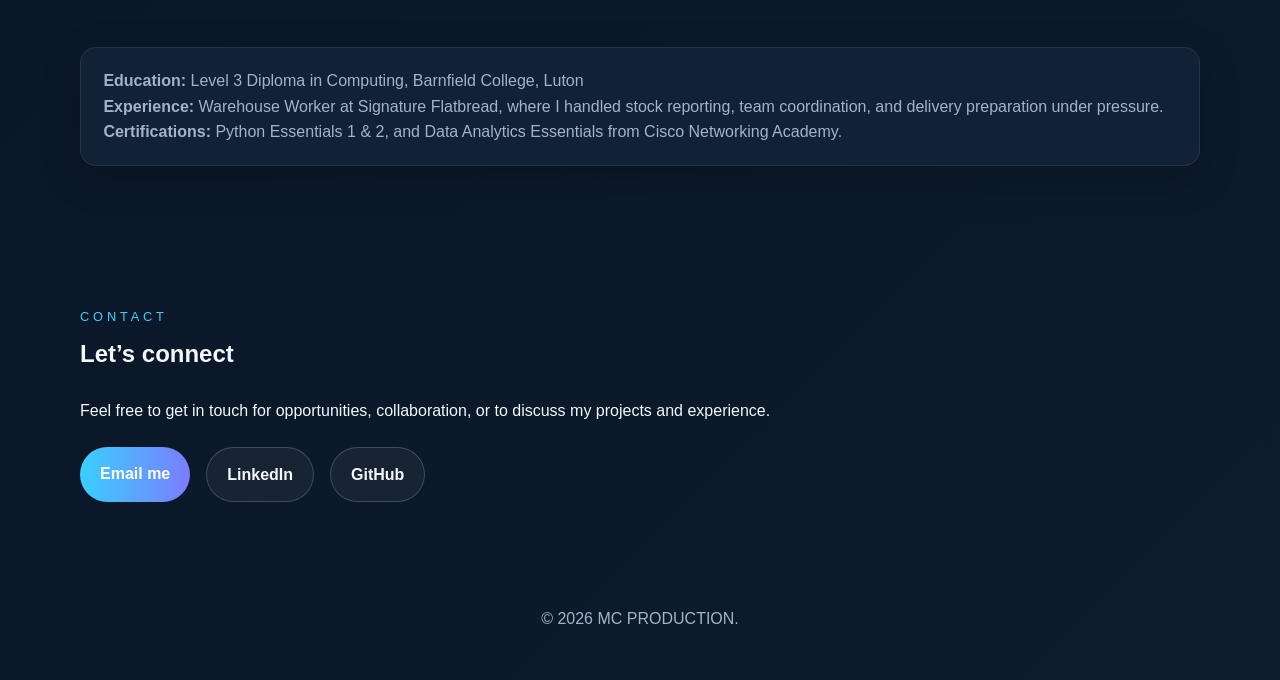
==== commit 017dccf4: "My projects were added on 7th october" ====
--- a/index.html
+++ b/index.html
@@ -84,6 +84,43 @@
             <div class="actions"><a class="btn primary" href="projects/ecommerce-sales-analysis/">Explore analysis</a><a class="btn secondary" href="projects/ecommerce-sales-analysis/analysis.py" download>Python</a></div>
           </article>
           <article class="card">
+            <h3>UK Retail Sales Analysis</h3>
+            <p>Explored retail revenue, product-category performance, and sales volume with Excel and Power BI.</p>
+            <span>Excel • Power BI • Retail Analytics</span>
+            <div class="actions">
+              <a class="btn secondary" href="DATA%20PROJECTS/1.%20UK%20Retail%20Sales%20Analysis%20%E2%80%94%20Excel%20%2B%20Power%20BI/UK%20Retail%20Sales%20Analysis%20%E2%80%94%20Excel%20%2B%20Power%20BI.pbix" download>Power BI</a>
+              <a class="btn secondary" href="DATA%20PROJECTS/1.%20UK%20Retail%20Sales%20Analysis%20%E2%80%94%20Excel%20%2B%20Power%20BI/UK%20Retail%20Sales%20Analysis%20%E2%80%94%20Excel%20%2B%20Power%20BI.xlsx" download>Excel</a>
+              <a class="btn secondary" href="DATA%20PROJECTS/1.%20UK%20Retail%20Sales%20Analysis%20%E2%80%94%20Excel%20%2B%20Power%20BI/UK%20Retail%20Sales%20Analysis%20%E2%80%94%20Excel%20%2B%20Power%20BI%28Sheet2%29.csv" download>Dataset</a>
+            </div>
+          </article>
+          <article class="card">
+            <h3>Customer Churn Analysis</h3>
+            <p>Analysed churn patterns by contract type, tenure, monthly charges, payment method, and age using Python and Power BI.</p>
+            <span>Python • Pandas • Power BI</span>
+            <div class="actions">
+              <a class="btn secondary" href="DATA%20PROJECTS/3.%20Customer%20Churn%20Analysis%20%E2%80%94%20Python%20%2B%20Power%20BI/3.%20Customer%20Churn%20Analysis%20%E2%80%94%20Python%20%2B%20Power%20BI.py" download>Python</a>
+              <a class="btn secondary" href="DATA%20PROJECTS/3.%20Customer%20Churn%20Analysis%20%E2%80%94%20Python%20%2B%20Power%20BI/Customer%20Churn%20Analysis%20%E2%80%94%20Python%20%2B%20Power%20BI.pbix" download>Power BI</a>
+              <a class="btn secondary" href="DATA%20PROJECTS/3.%20Customer%20Churn%20Analysis%20%E2%80%94%20Python%20%2B%20Power%20BI/customer_churn_dataset_10000_cleaned.csv" download>Dataset</a>
+            </div>
+          </article>
+          <article class="card">
+            <h3>UK Job Market Salary Analysis</h3>
+            <p>Compared advertised salaries by job title and location, looked at London versus other areas, and explored work models for analyst vacancies.</p>
+            <span>Python • Pandas • Excel • Job Market</span>
+            <div class="actions">
+              <a class="btn secondary" href="DATA%20PROJECTS/UK%20Job%20Market%20%20Salary%20Analysis%20%E2%80%94%20Python%20%2B%20Excel/job%20vacancies.py" download>Python</a>
+              <a class="btn secondary" href="DATA%20PROJECTS/UK%20Job%20Market%20%20Salary%20Analysis%20%E2%80%94%20Python%20%2B%20Excel/job_vacancies.csv" download>Dataset</a>
+            </div>
+          </article>
+          <article class="card">
+            <h3>E-commerce Database Analysis</h3>
+            <p>Designed a MySQL database for customers, products, orders, and payments, then queried sales, customer spend, repeat orders, and regional revenue.</p>
+            <span>MySQL • Database Design • SQL Analysis</span>
+            <div class="actions">
+              <a class="btn secondary" href="DATA%20PROJECTS/E-commerce%20Database%20Analysis/MySql/updated%20scr.sql" download>SQL script</a>
+            </div>
+          </article>
+          <article class="card">
             <h3>Sudoku Solver</h3>
             <p>
               Built a Python project that stored and validated data using
@@ -164,7 +201,7 @@
         <div class="actions">
           <a class="btn primary" href="mailto:eme.okaforMichael@gmail.com">Email me</a>
           <a class="btn secondary" href="https://www.linkedin.com/in/michael-tasie" target="_blank" rel="noopener noreferrer">LinkedIn</a>
-          <a class="btn secondary" href="https://github.com/gamathon340" target="_blank" rel="noopener noreferrer">GitHub</a>
+          <a class="btn secondary" href="https://github.com/Michael-Okafor" target="_blank" rel="noopener noreferrer">GitHub</a>
         </div>
       </section>
     </main>
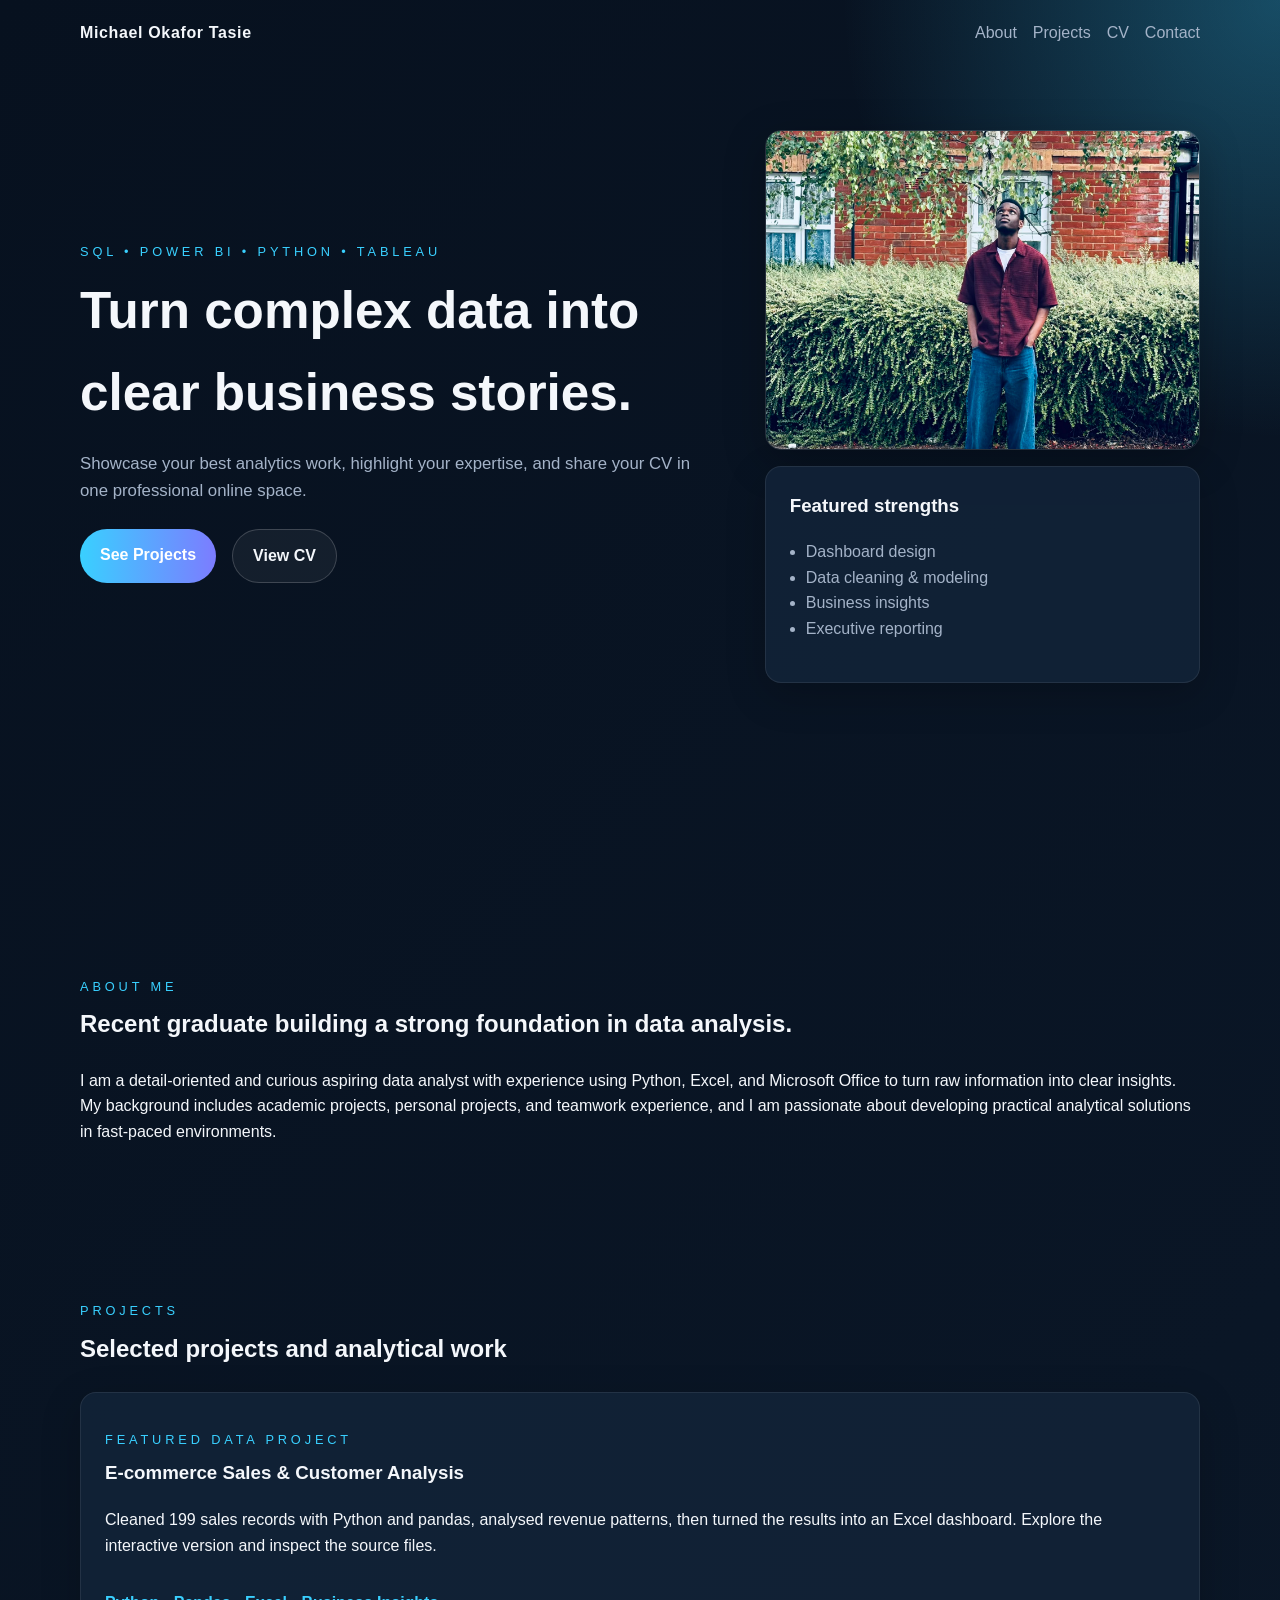
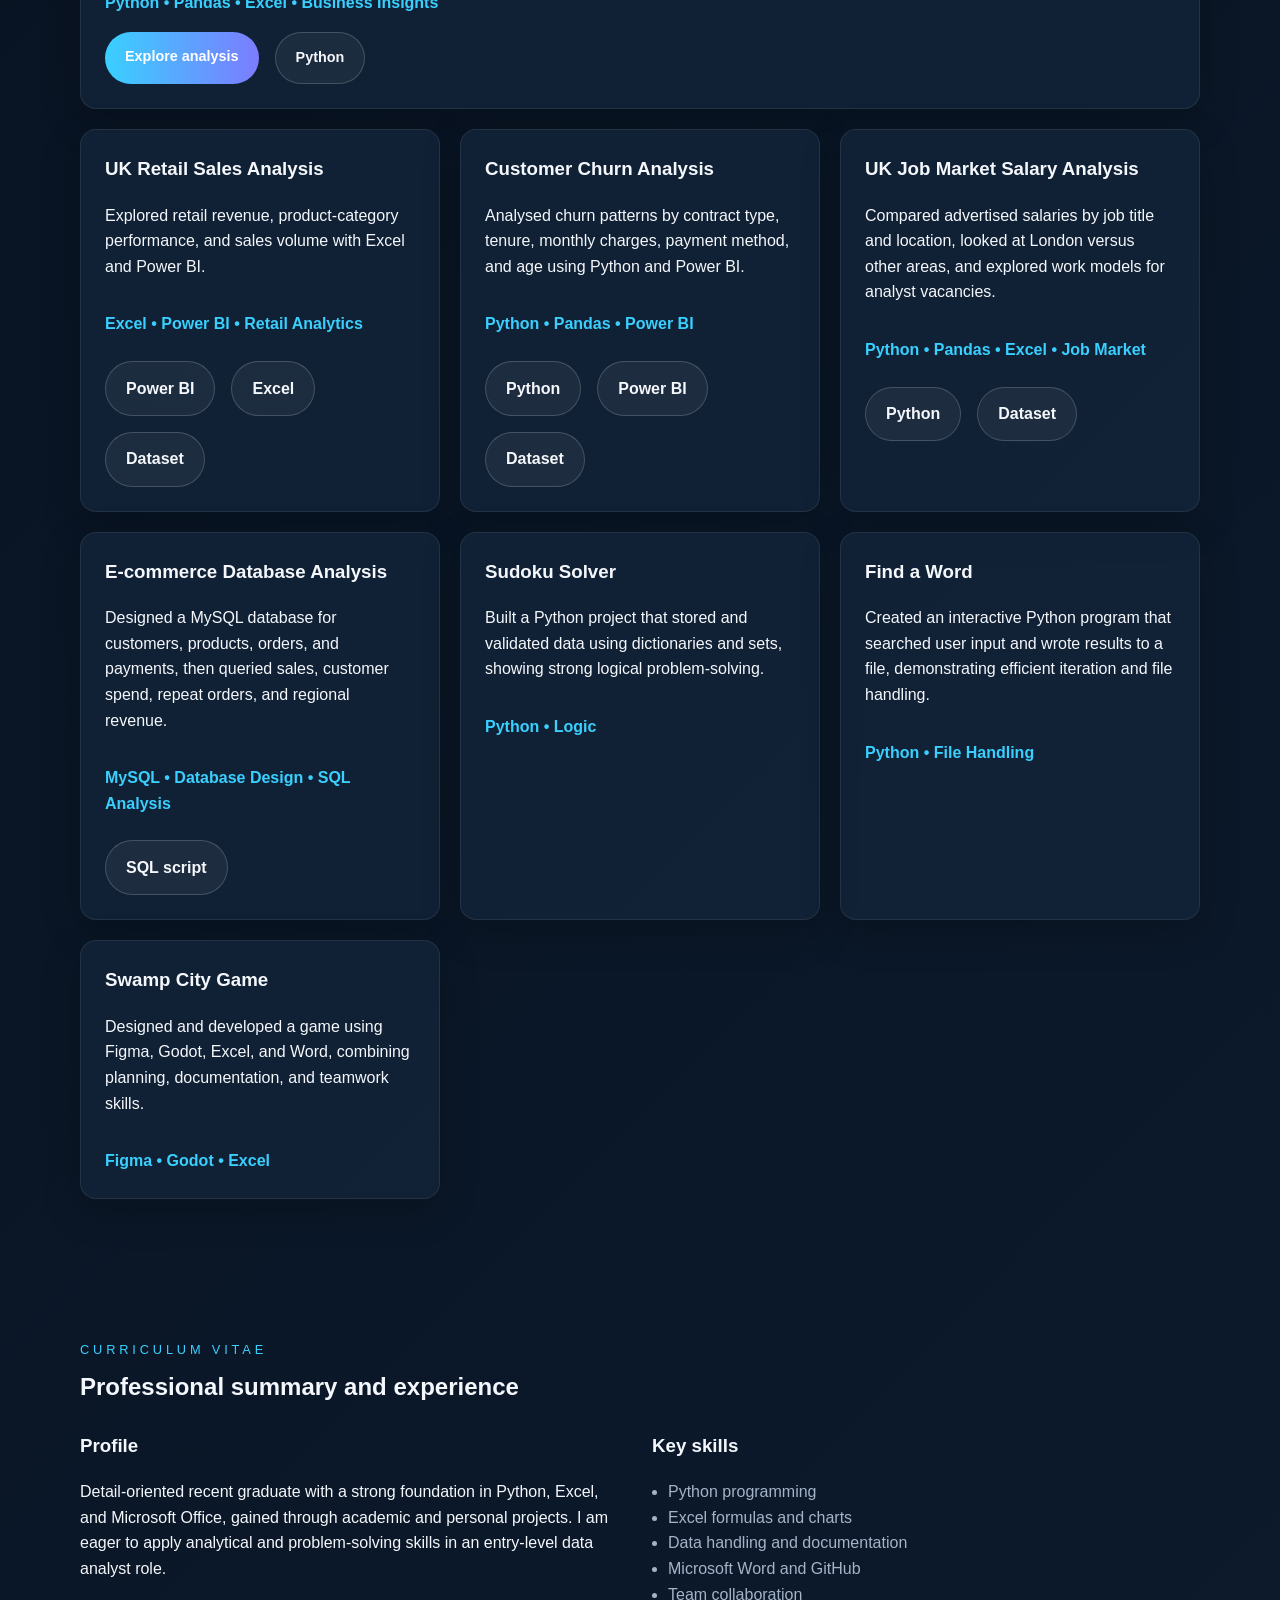
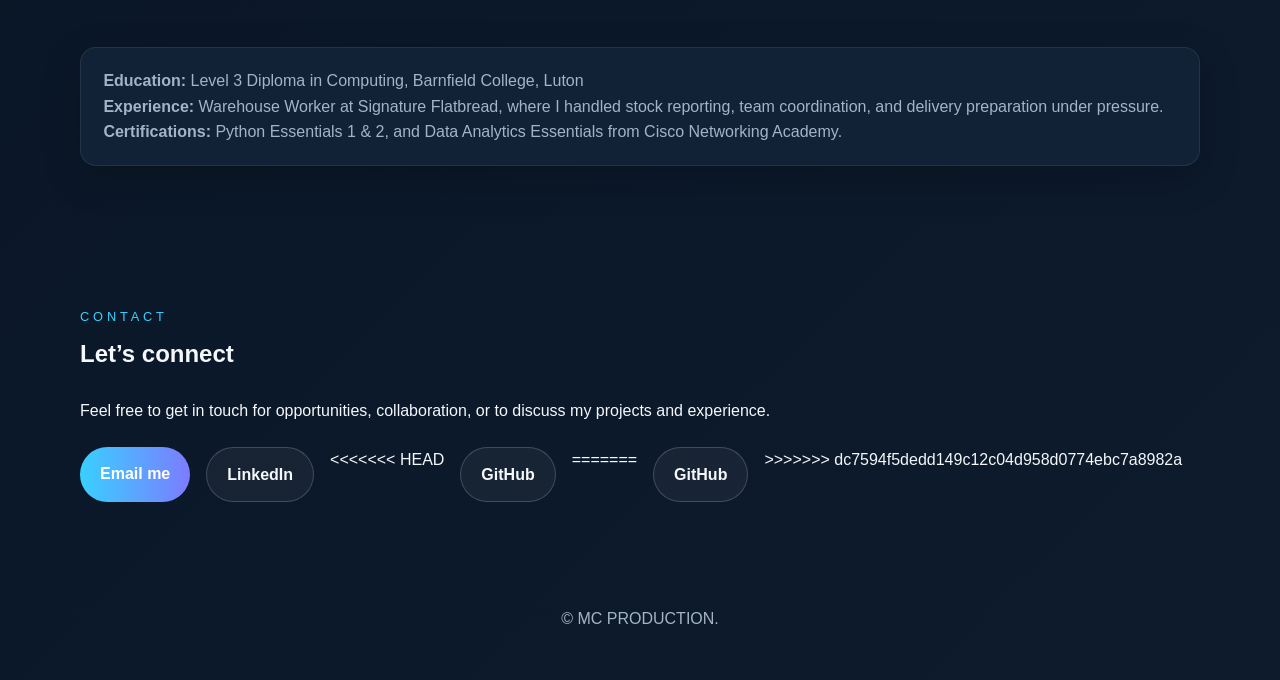
==== commit e41f013f: "Fixed merge conflicts in index and script files" ====
--- a/index.html
+++ b/index.html
@@ -201,7 +201,11 @@
         <div class="actions">
           <a class="btn primary" href="mailto:eme.okaforMichael@gmail.com">Email me</a>
           <a class="btn secondary" href="https://www.linkedin.com/in/michael-tasie" target="_blank" rel="noopener noreferrer">LinkedIn</a>
+<<<<<<< HEAD
           <a class="btn secondary" href="https://github.com/Michael-Okafor" target="_blank" rel="noopener noreferrer">GitHub</a>
+=======
+          <a class="btn secondary" href="https://github.com/gamathon340" target="_blank" rel="noopener noreferrer">GitHub</a>
+>>>>>>> dc7594f5dedd149c12c04d958d0774ebc7a8982a
         </div>
       </section>
     </main>
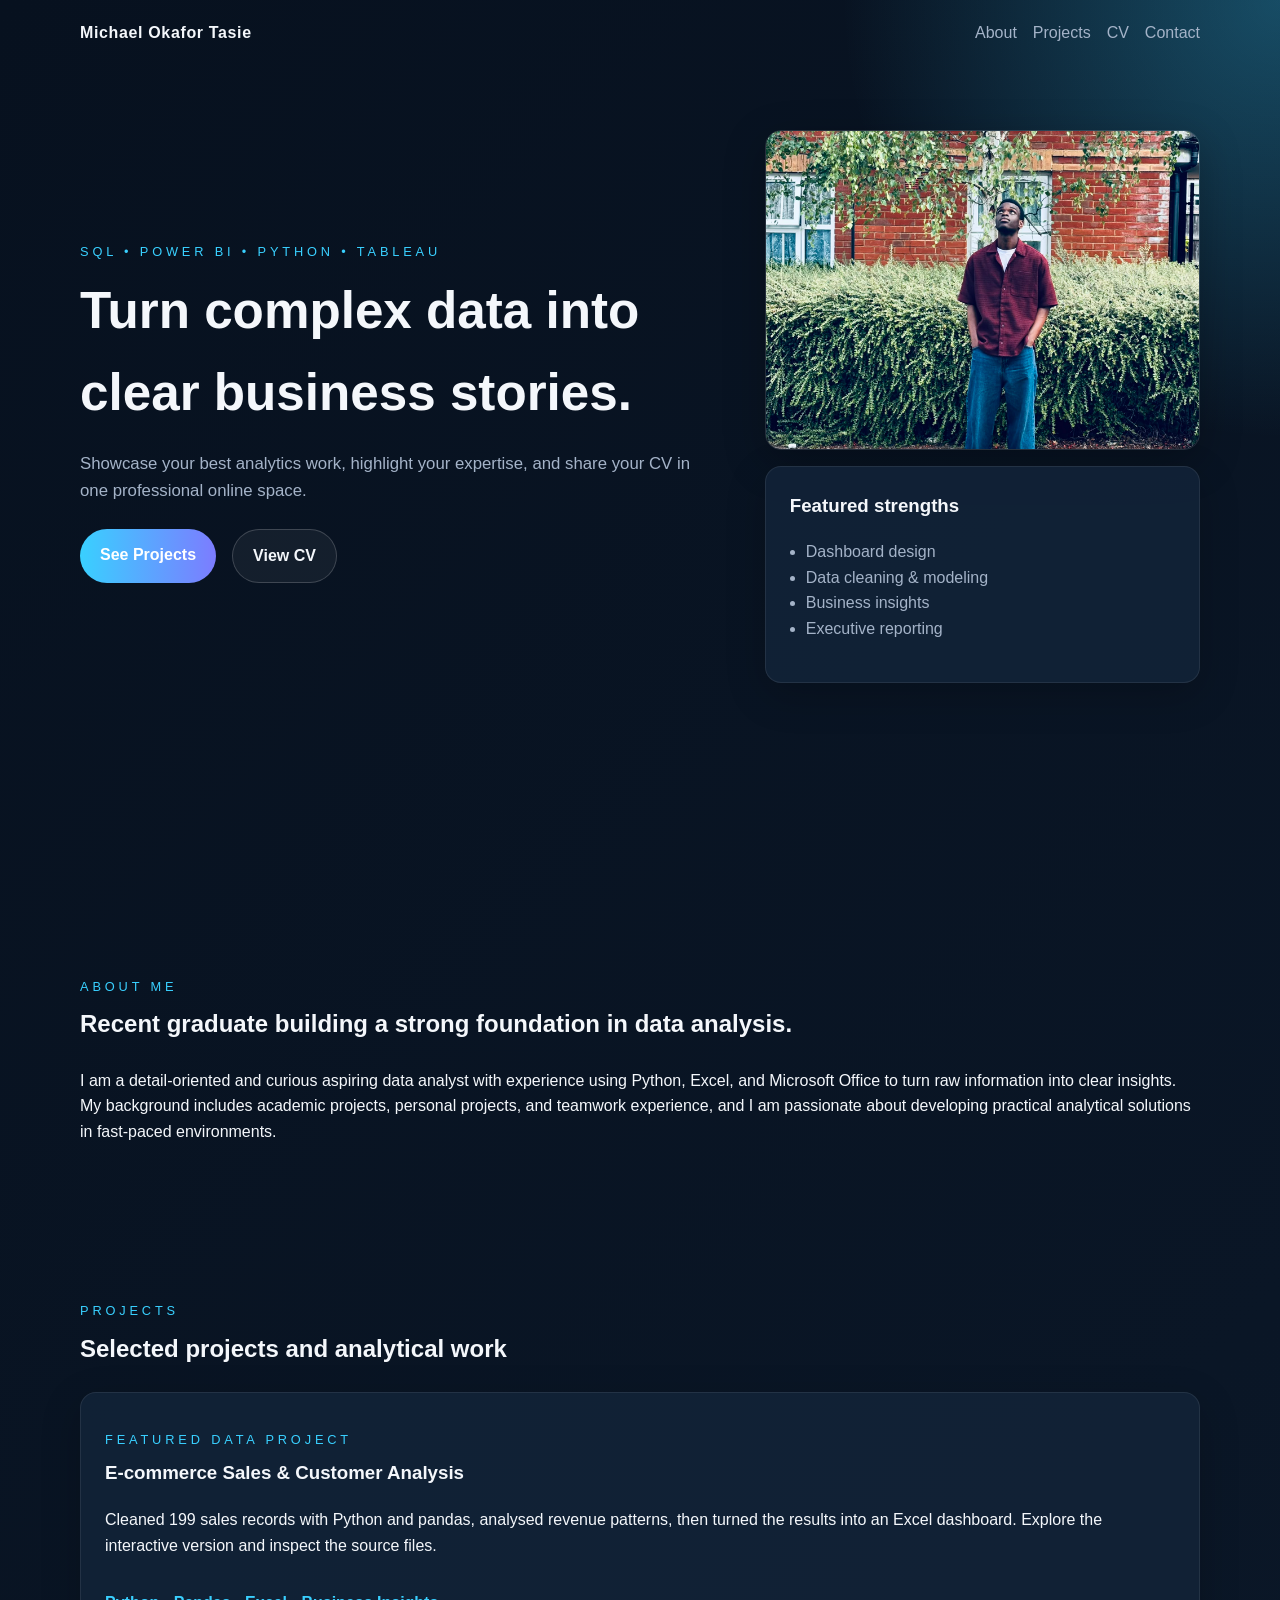
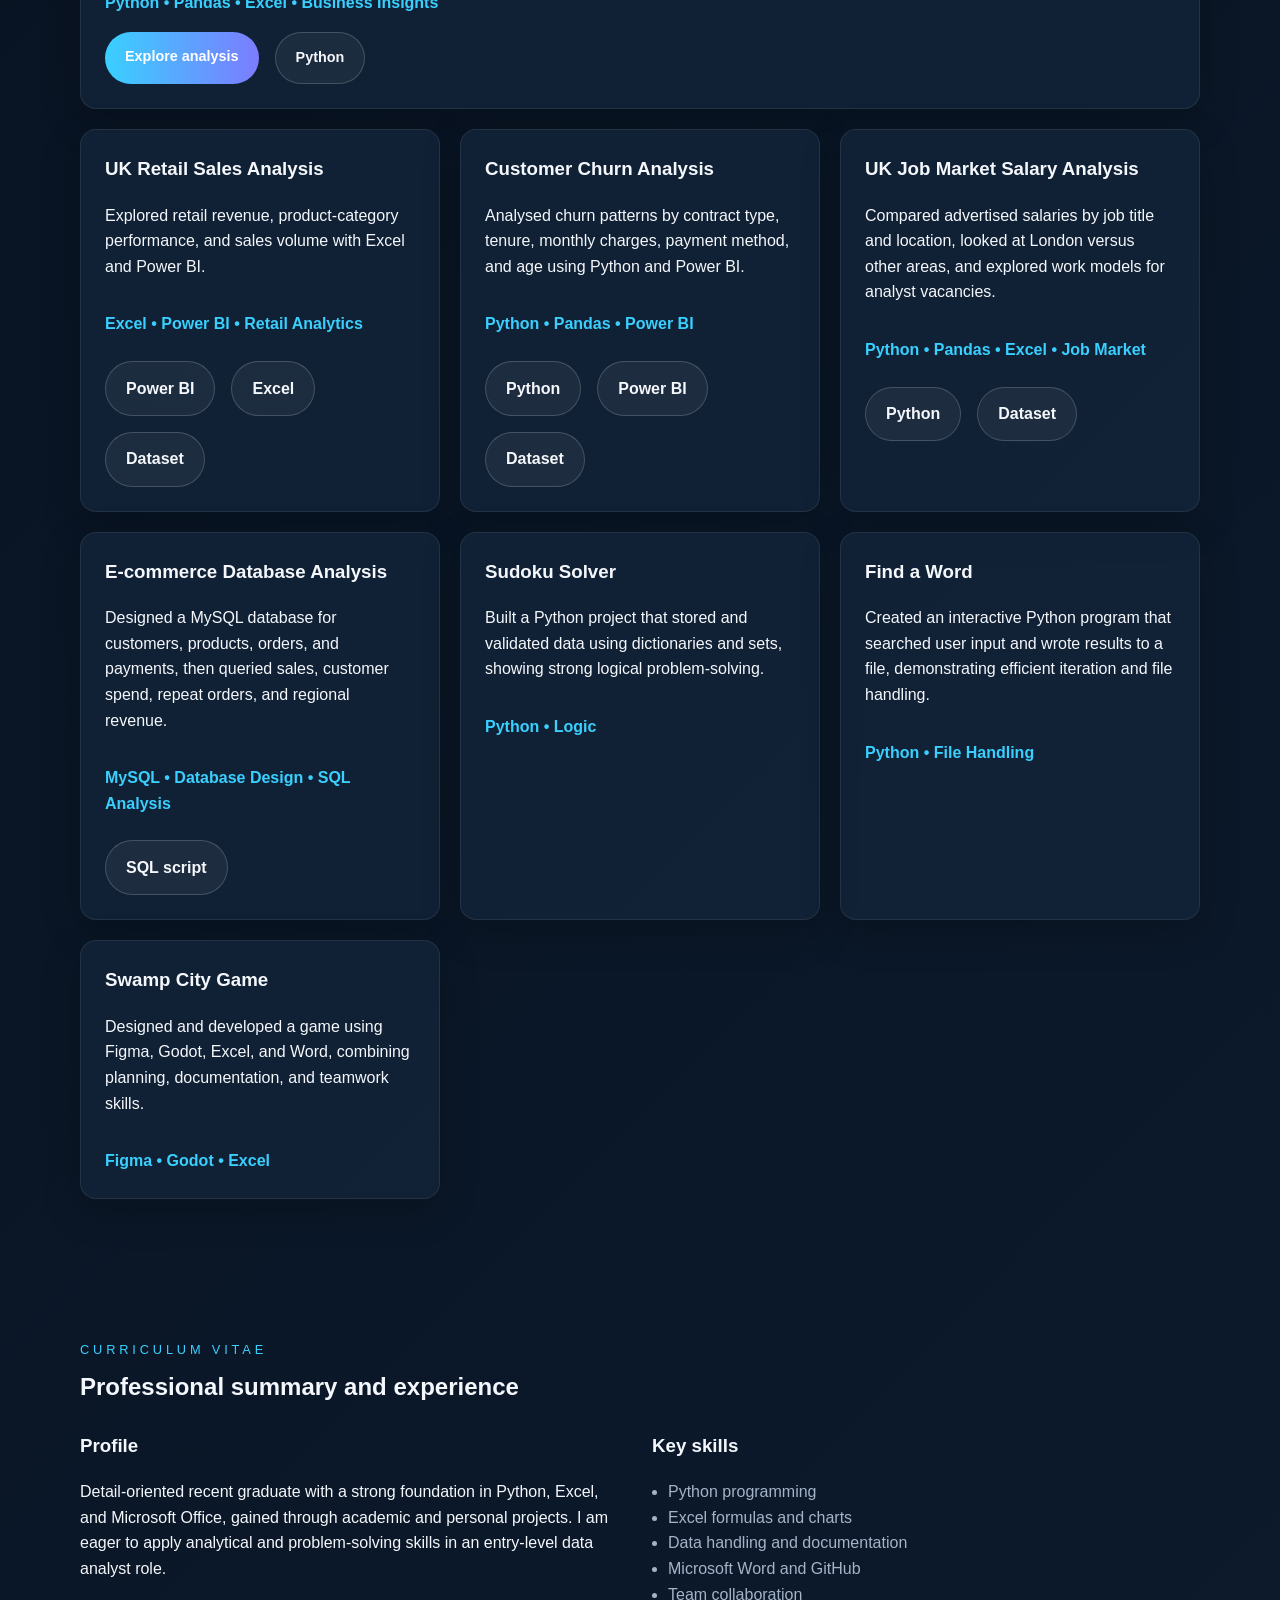
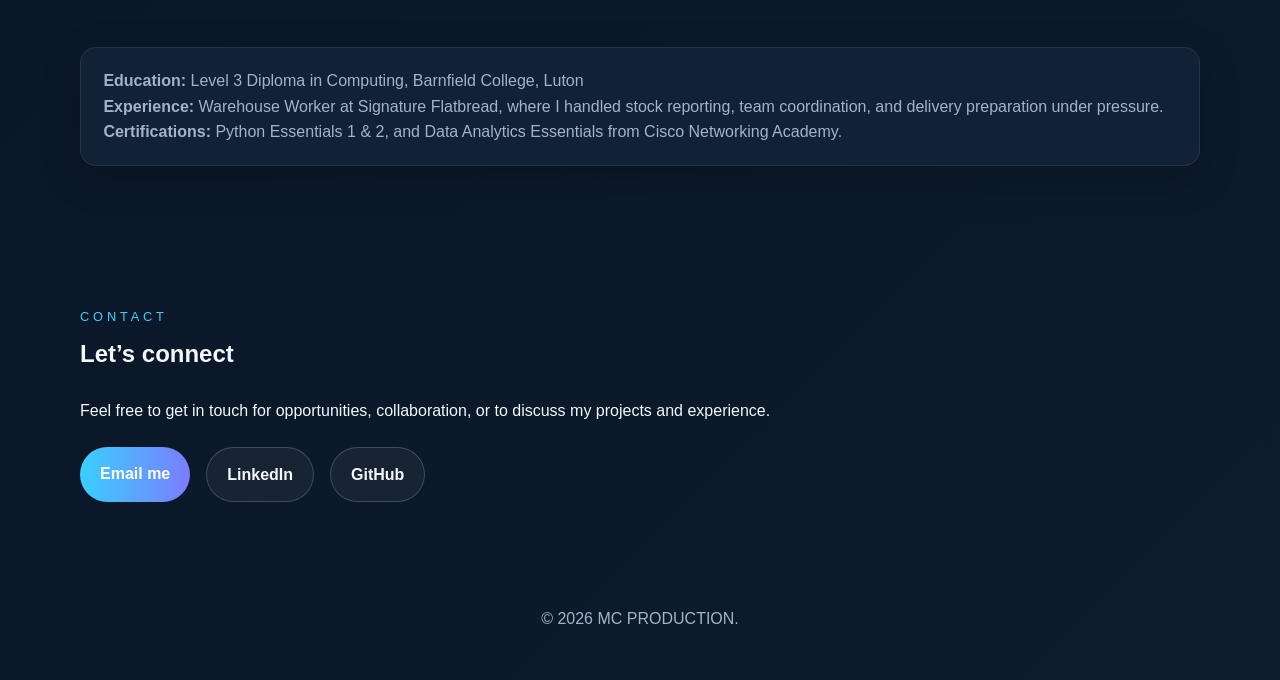
==== commit 348dce94: "Fix syntax and remove conflict markers" ====
--- a/index.html
+++ b/index.html
@@ -201,11 +201,7 @@
         <div class="actions">
           <a class="btn primary" href="mailto:eme.okaforMichael@gmail.com">Email me</a>
           <a class="btn secondary" href="https://www.linkedin.com/in/michael-tasie" target="_blank" rel="noopener noreferrer">LinkedIn</a>
-<<<<<<< HEAD
           <a class="btn secondary" href="https://github.com/Michael-Okafor" target="_blank" rel="noopener noreferrer">GitHub</a>
-=======
-          <a class="btn secondary" href="https://github.com/gamathon340" target="_blank" rel="noopener noreferrer">GitHub</a>
->>>>>>> dc7594f5dedd149c12c04d958d0774ebc7a8982a
         </div>
       </section>
     </main>
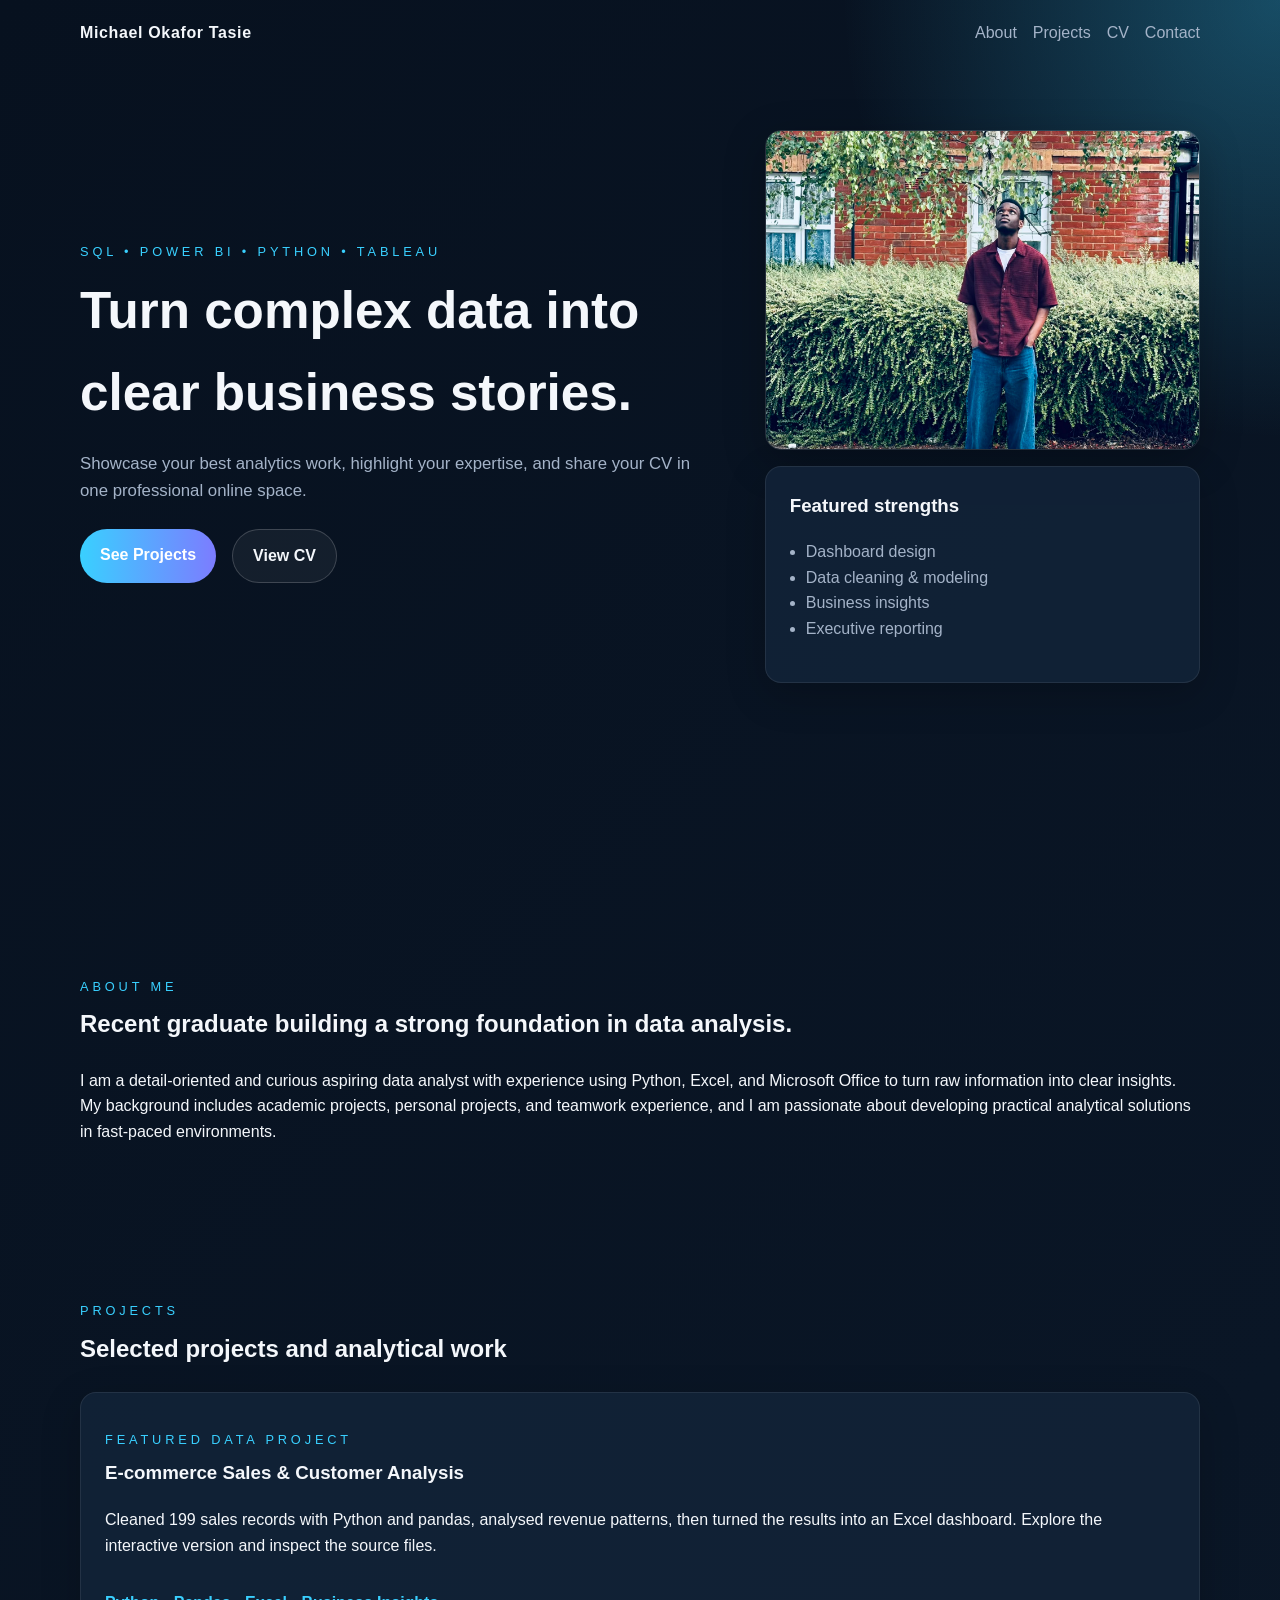
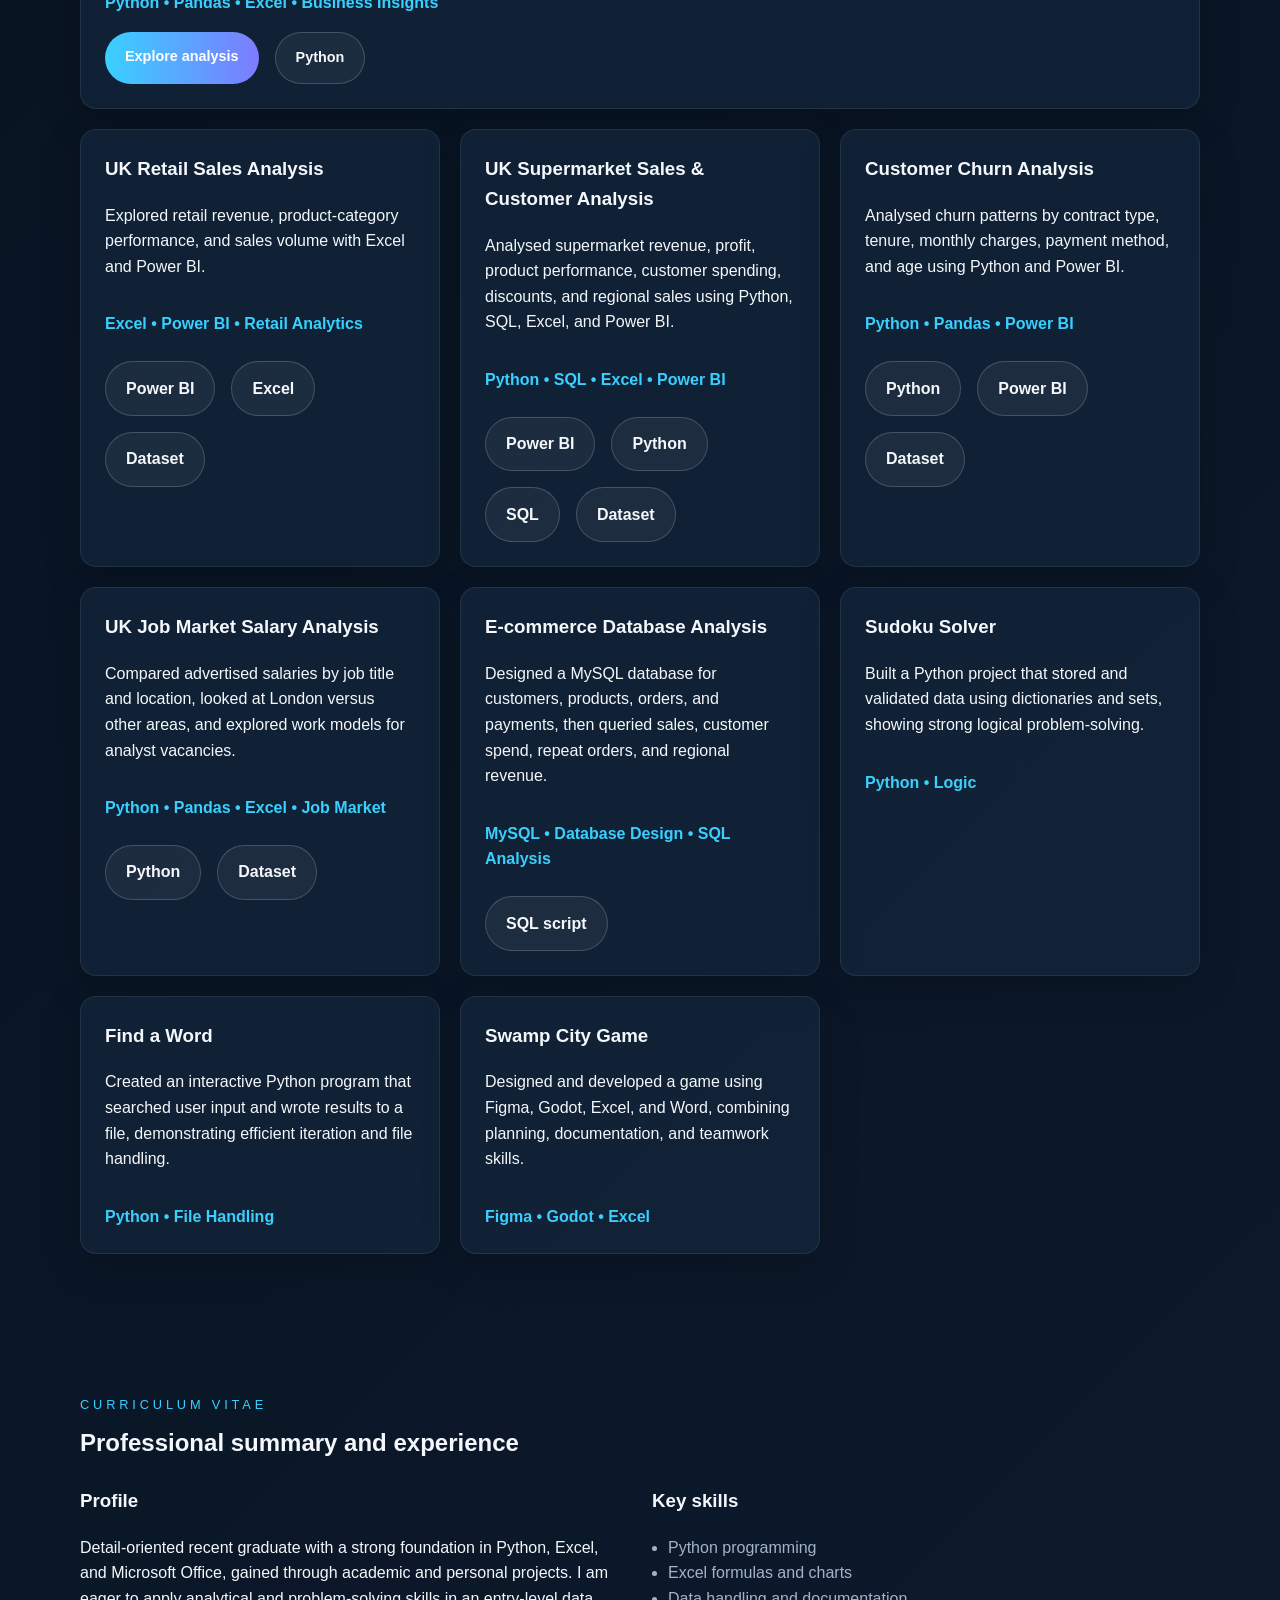
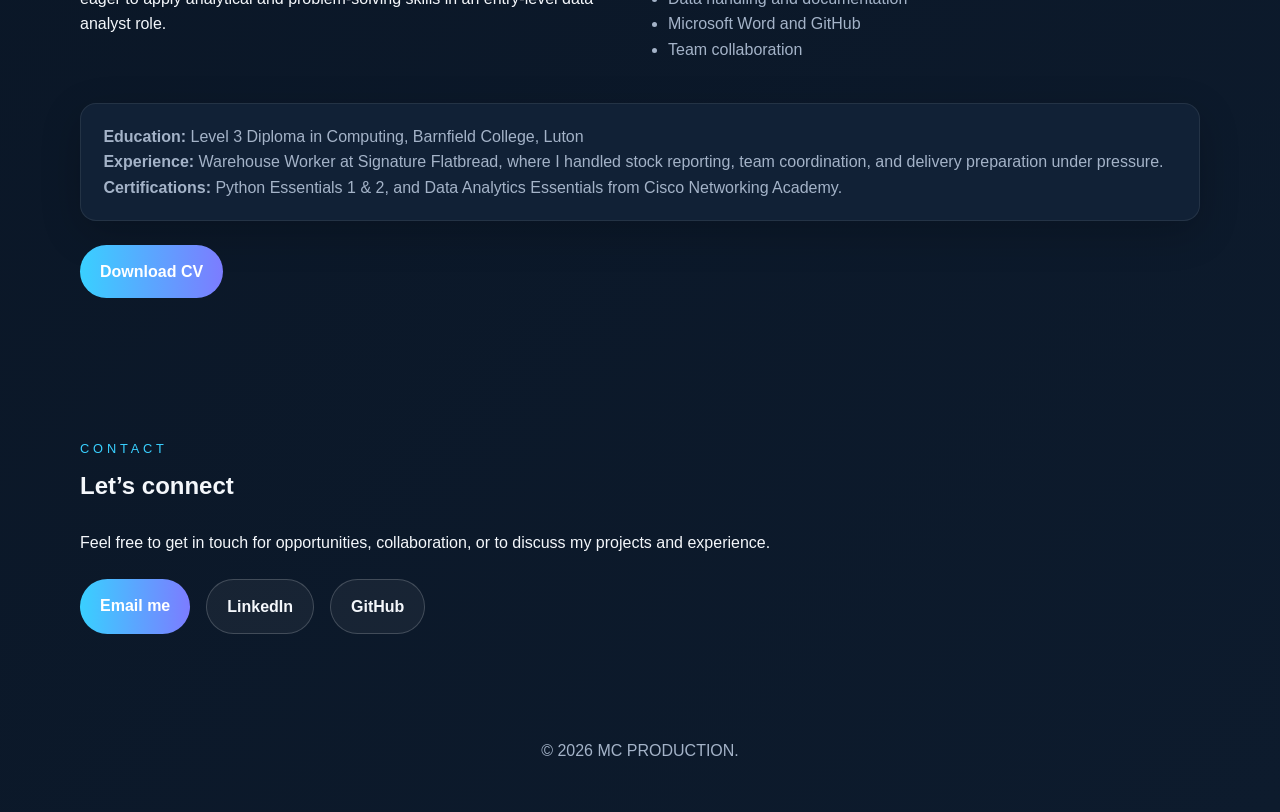
==== commit eb103d0a: "Add project folder update" ====
--- a/index.html
+++ b/index.html
@@ -94,6 +94,17 @@
             </div>
           </article>
           <article class="card">
+            <h3>UK Supermarket Sales & Customer Analysis</h3>
+            <p>Analysed supermarket revenue, profit, product performance, customer spending, discounts, and regional sales using Python, SQL, Excel, and Power BI.</p>
+            <span>Python • SQL • Excel • Power BI</span>
+            <div class="actions">
+              <a class="btn secondary" href="DATA%20PROJECTS/UK%20Supermarket%20Sales%20%26%20Customer%20Analysis/UK%20Supermarket%20Sales%20%26%20Customer%20Analysis.pbix" download>Power BI</a>
+              <a class="btn secondary" href="DATA%20PROJECTS/UK%20Supermarket%20Sales%20%26%20Customer%20Analysis/retail_transactions_python.py" download>Python</a>
+              <a class="btn secondary" href="DATA%20PROJECTS/UK%20Supermarket%20Sales%20%26%20Customer%20Analysis/UK%20Supermarket%20Sales%20%26%20Customer%20Analysis.sql" download>SQL</a>
+              <a class="btn secondary" href="DATA%20PROJECTS/UK%20Supermarket%20Sales%20%26%20Customer%20Analysis/retail_transactions_cleaned.csv" download>Dataset</a>
+            </div>
+          </article>
+          <article class="card">
             <h3>Customer Churn Analysis</h3>
             <p>Analysed churn patterns by contract type, tenure, monthly charges, payment method, and age using Python and Power BI.</p>
             <span>Python • Pandas • Power BI</span>
@@ -187,6 +198,9 @@
           <strong>Certifications:</strong> Python Essentials 1 & 2, and Data
           Analytics Essentials from Cisco Networking Academy.
         </div>
+        <div class="actions">
+          <a class="btn primary" href="Michael%20Okafor%20Tasie%20--%20CV%20%28OG%29.pdf" download="Michael-Okafor-Tasie-CV.pdf">Download CV</a>
+        </div>
       </section>
 
       <section class="section container" id="contact">
--- a/styles.css
+++ b/styles.css
@@ -12,6 +12,16 @@
   box-sizing: border-box;
 }
 
+html {
+  scroll-behavior: smooth;
+}
+
+@media (prefers-reduced-motion: reduce) {
+  html {
+    scroll-behavior: auto;
+  }
+}
+
 body {
   margin: 0;
   font-family: "Segoe UI", Tahoma, Geneva, Verdana, sans-serif;
